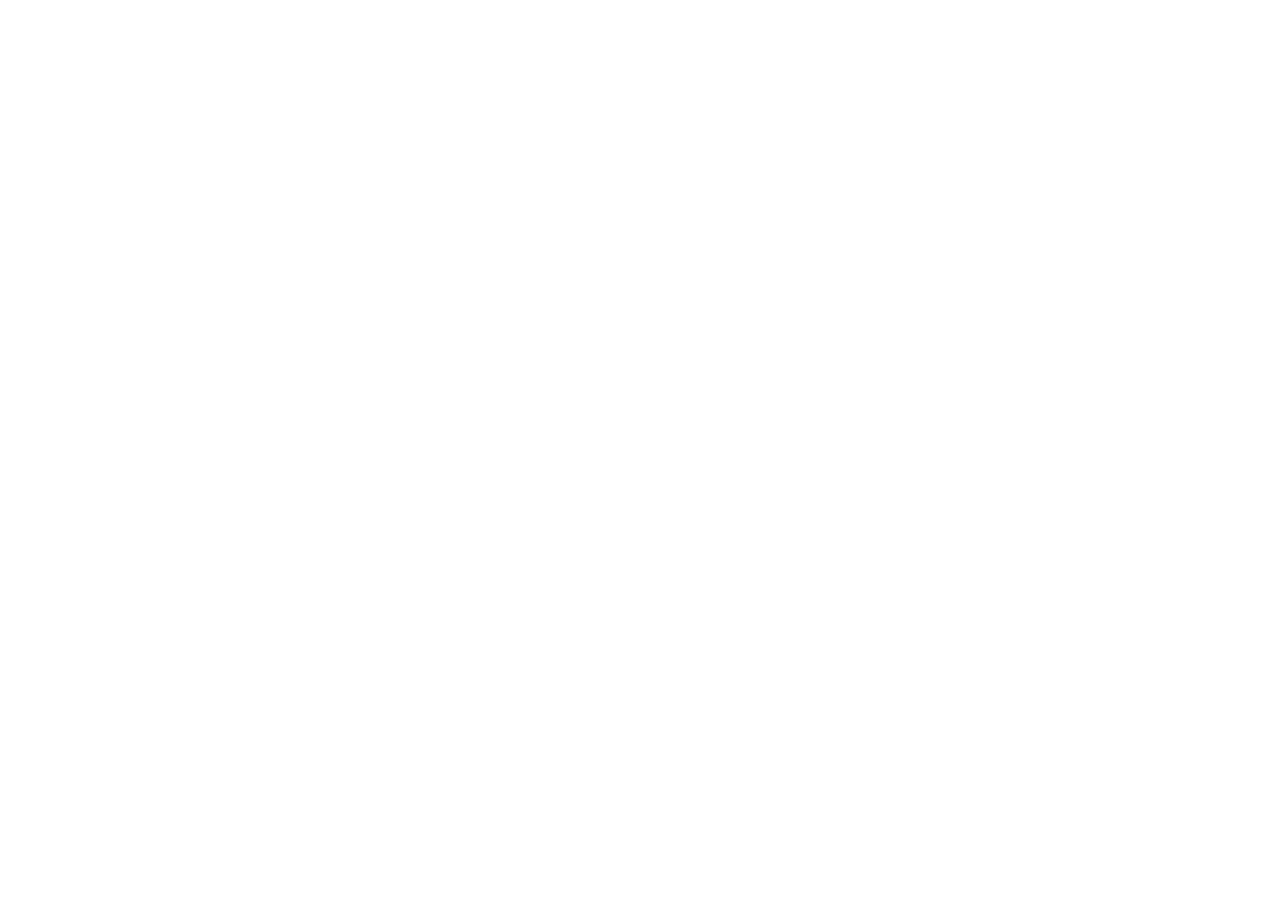
==== about.html @ 84018866 "Add 2-about-page assets" ====
<!DOCTYPE html>
<html lang="en">
    <head>
        <meta charset="UTF-8" />
        <meta name="viewport" content="width=device-width, initial-scale=1.0" />
        <title>Document</title>
    </head>
    <body></body>
</html>
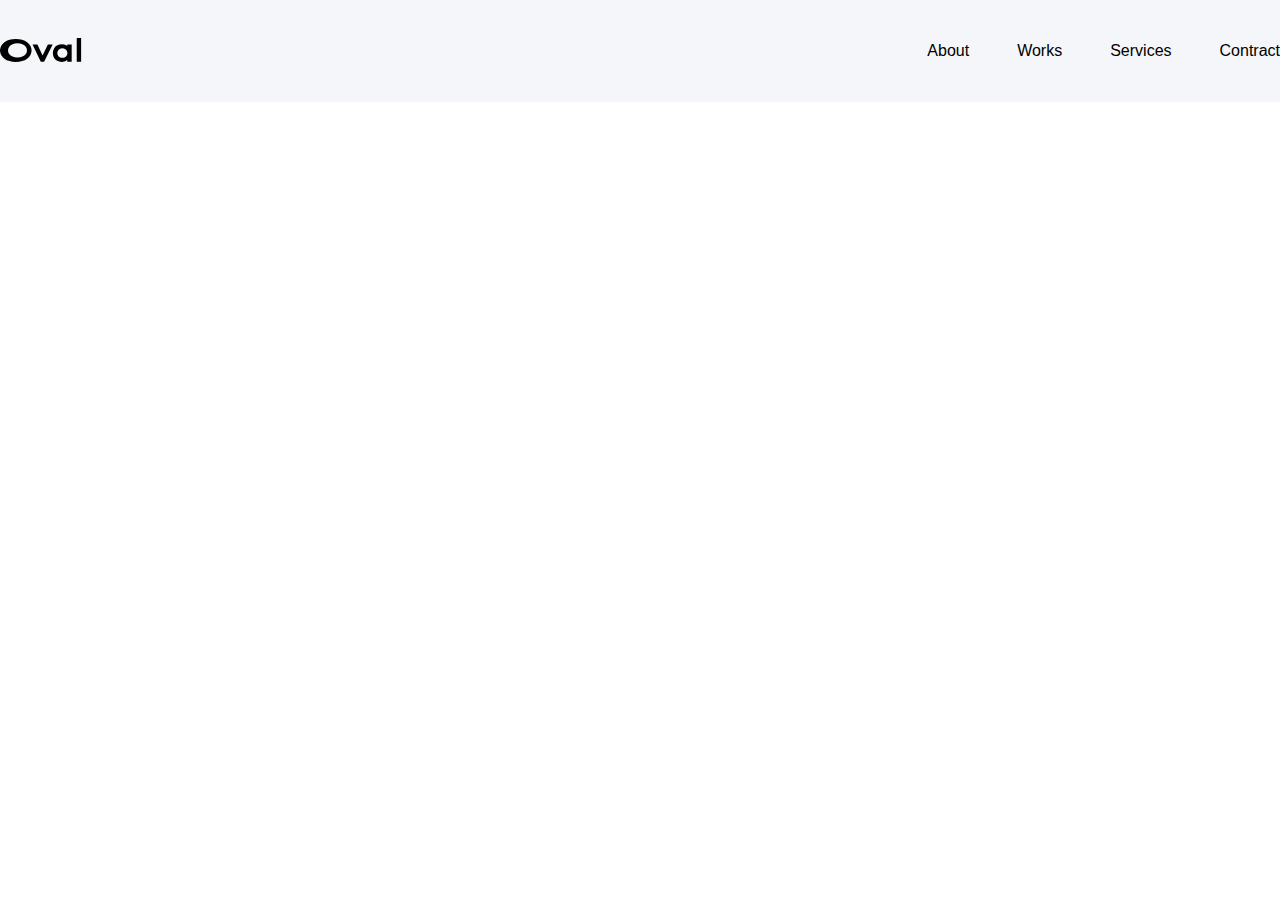
==== commit 3b5d9306: "Finish 2-about-page nav-section" ====
--- a/about.html
+++ b/about.html
@@ -3,7 +3,34 @@
     <head>
         <meta charset="UTF-8" />
         <meta name="viewport" content="width=device-width, initial-scale=1.0" />
-        <title>Document</title>
+        <title>About page</title>
+
+        <!-- ________CSS LINKS_________ -->
+
+        <link rel="stylesheet" href="./2-about-page/css/nav-section.css" />
+        <link rel="stylesheet" href="./2-about-page/css/style.css" />
+        <link
+            rel="stylesheet"
+            href="./2-about-page/css/reusable-components.css"
+        />
     </head>
-    <body></body>
+    <body>
+        <div class="main-page">
+            <div class="nav-section nav_maxWith">
+                <div class="nav-icon-box">
+                    <img src="./1-homePage/assets/Oval.svg" alt="Oval img" />
+                </div>
+                <div class="nav-links-box">
+                    <ul>
+                        <li>
+                            <a href="./about.html">About</a>
+                        </li>
+                        <li><a href="">Works</a></li>
+                        <li><a href="">Services</a></li>
+                        <li><a href="">Contract</a></li>
+                    </ul>
+                </div>
+            </div>
+        </div>
+    </body>
 </html>
--- a/2-about-page/css/nav-section.css
+++ b/2-about-page/css/nav-section.css
@@ -0,0 +1,25 @@
+/* *********************** */
+/* NAV  SECTION*/
+/* *********************** */
+.nav-section {
+    display: flex;
+    justify-content: space-between;
+    padding: 3.8rem 0;
+    background-color: #f5f6f9;
+}
+.nav-icon-box {
+    display: block;
+}
+.nav-links-box {
+    display: flex;
+    align-items: center;
+}
+.nav-links-box ul {
+    display: flex;
+    gap: 4.8rem;
+}
+.nav-links-box ul li {
+    font-size: 1.6rem;
+    font-weight: 400;
+    color: #000000;
+}
--- a/2-about-page/css/style.css
+++ b/2-about-page/css/style.css
@@ -0,0 +1,30 @@
+* {
+    margin: 0;
+    padding: 0;
+    box-sizing: border-box;
+    font-family: "Inter", sans-serif;
+}
+html {
+    /* font-size: 10px; */
+    font-size: 62.5%;
+}
+body {
+    font-family: "Inter", sans-serif;
+    line-height: 1;
+    font-weight: 400;
+    color: #3b3a40;
+}
+
+ul,
+ol {
+    list-style: none;
+    padding: 0;
+    margin: 0;
+}
+a {
+    text-decoration: none;
+    color: inherit; /* Inherits color from parent element */
+}
+.main-page {
+    background-color: #f5f6f9;
+}
--- a/2-about-page/css/reusable-components.css
+++ b/2-about-page/css/reusable-components.css
@@ -0,0 +1,12 @@
+/* *********************** */
+/* REUSABLE  COMPONENTS*/
+/* *********************** */
+
+.nav_maxWith {
+    max-width: 134rem;
+    margin: 0 auto;
+}
+.main_maxWith {
+    max-width: 124rem;
+    margin: 0 auto;
+}
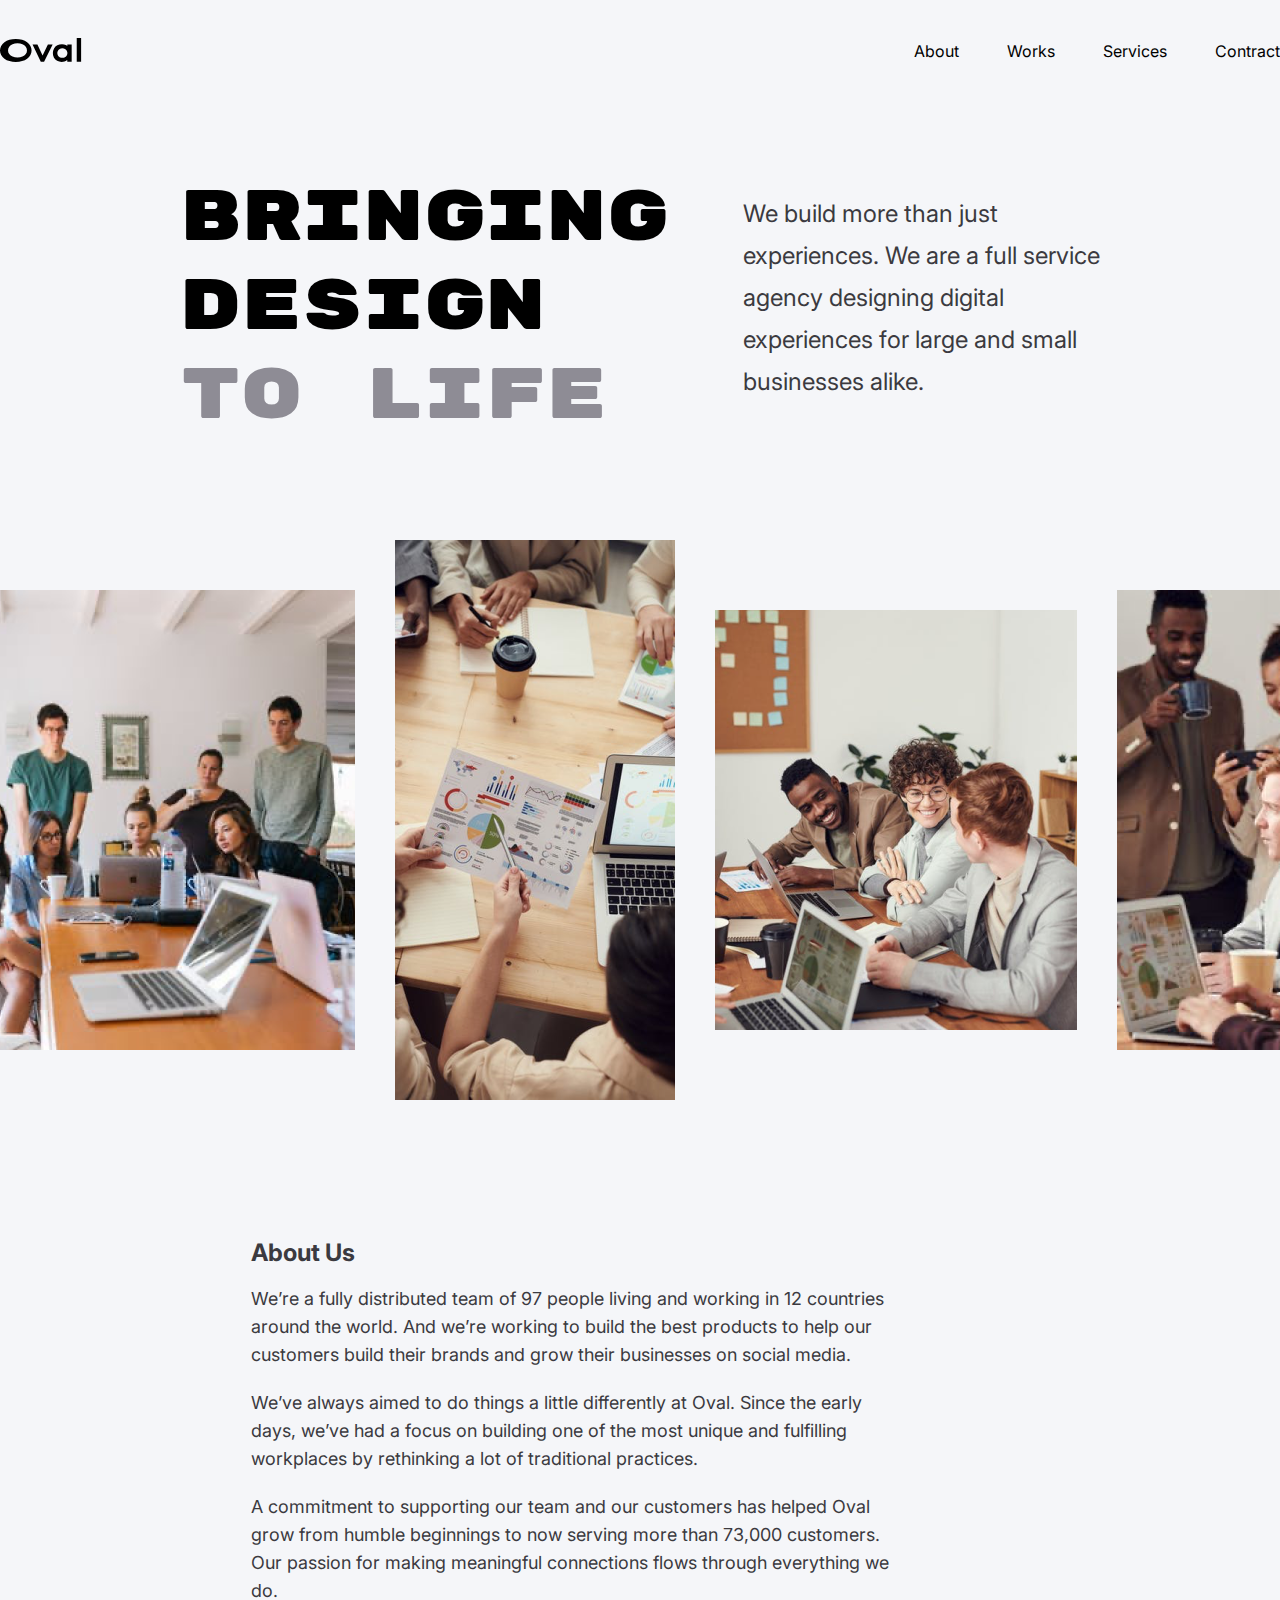
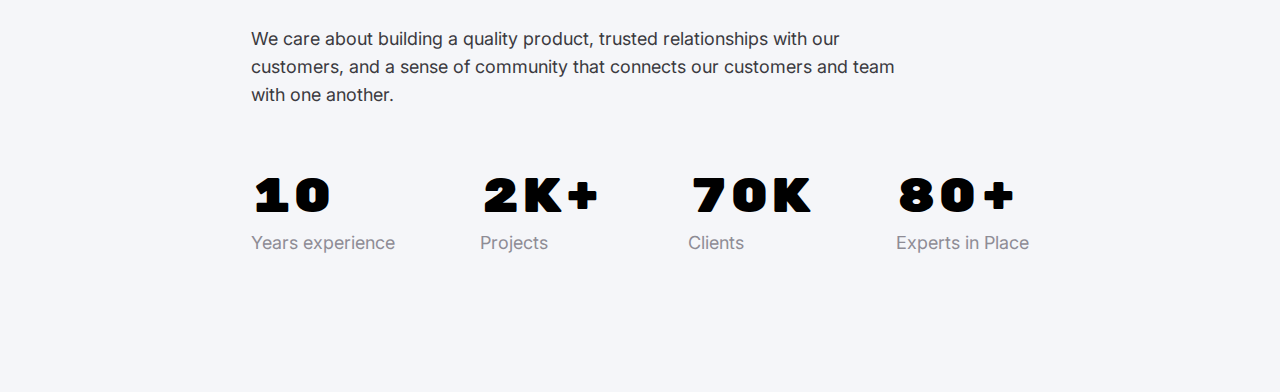
==== commit 2aabd38c: "Finish 2-about-page hero-section and aboutUs-section" ====
--- a/about.html
+++ b/about.html
@@ -3,6 +3,20 @@
     <head>
         <meta charset="UTF-8" />
         <meta name="viewport" content="width=device-width, initial-scale=1.0" />
+
+        <link rel="preconnect" href="https://fonts.googleapis.com" />
+        <link rel="preconnect" href="https://fonts.gstatic.com" crossorigin />
+        <link
+            href="https://fonts.googleapis.com/css2?family=Rubik+Mono+One&display=swap"
+            rel="stylesheet"
+        />
+        <link rel="preconnect" href="https://fonts.googleapis.com" />
+        <link rel="preconnect" href="https://fonts.gstatic.com" crossorigin />
+        <link
+            href="https://fonts.googleapis.com/css2?family=Inter:ital,opsz,wght@0,14..32,100..900;1,14..32,100..900&family=Rubik+Mono+One&display=swap"
+            rel="stylesheet"
+        />
+
         <title>About page</title>
 
         <!-- ________CSS LINKS_________ -->
@@ -13,22 +27,132 @@
             rel="stylesheet"
             href="./2-about-page/css/reusable-components.css"
         />
+        <link rel="stylesheet" href="./2-about-page/css/hero-section.css" />
+        <link rel="stylesheet" href="./2-about-page/css/aboutUs-section.css" />
     </head>
     <body>
         <div class="main-page">
-            <div class="nav-section nav_maxWith">
-                <div class="nav-icon-box">
-                    <img src="./1-homePage/assets/Oval.svg" alt="Oval img" />
+            <div class="nav-section">
+                <div class="nav-main-container nav_maxWith">
+                    <div class="nav-icon-box">
+                        <img
+                            src="./1-homePage/assets/Oval.svg"
+                            alt="Oval img"
+                        />
+                    </div>
+                    <div class="nav-links-box">
+                        <ul>
+                            <li>
+                                <a href="./about.html">About</a>
+                            </li>
+                            <li><a href="">Works</a></li>
+                            <li><a href="">Services</a></li>
+                            <li><a href="">Contract</a></li>
+                        </ul>
+                    </div>
                 </div>
-                <div class="nav-links-box">
-                    <ul>
-                        <li>
-                            <a href="./about.html">About</a>
-                        </li>
-                        <li><a href="">Works</a></li>
-                        <li><a href="">Services</a></li>
-                        <li><a href="">Contract</a></li>
-                    </ul>
+            </div>
+            <div class="hero-section">
+                <div class="hero-main-container main_maxWith">
+                    <div class="hero-text-box">
+                        <div class="hero-text-leftBox">
+                            <h1 class="hero-text-left-in">
+                                Bringing <br />
+                                Design <br />
+                                <span>to life</span>
+                            </h1>
+                        </div>
+                        <div class="hero-text-rightBox">
+                            <p class="hero-text-right-in">
+                                We build more than just <br />experiences. We
+                                are a full service <br />
+                                agency designing digital <br />
+                                experiences for large and small <br />
+                                businesses alike.
+                            </p>
+                        </div>
+                    </div>
+                    <div class="hero-imgs-boxs">
+                        <div class="hero-imgs-box1">
+                            <img
+                                class="about-hero-img1"
+                                src="./2-about-page/assets/hero-imgs/Image1.png"
+                                alt=""
+                            />
+                        </div>
+                        <div class="hero-imgs-box2">
+                            <img
+                                class="about-hero-img2"
+                                src="./2-about-page/assets/hero-imgs/Image@2x.png"
+                                alt=""
+                            />
+                        </div>
+                        <div class="hero-imgs-box3">
+                            <img
+                                class="about-hero-img2s"
+                                src="./2-about-page/assets/hero-imgs/Image3.png"
+                                alt=""
+                            />
+                        </div>
+                        <div class="hero-imgs-box4">
+                            <img
+                                src="./2-about-page/assets/hero-imgs/Image4.png"
+                                alt=""
+                            />
+                        </div>
+                    </div>
+                </div>
+            </div>
+            <div class="aboutUs-section">
+                <div class="aboutUs-main-container main_maxWith">
+                    <div class="aboutUs-texts-box">
+                        <h5 class="aboutUs-texts-box-in">About Us</h5>
+                        <p>
+                            We’re a fully distributed team of 97 people living
+                            and working in 12 countries around the world. And
+                            we’re working to build the best products to help our
+                            customers build their brands and grow their
+                            businesses on social media.
+                        </p>
+                        <p>
+                            We’ve always aimed to do things a little differently
+                            at Oval. Since the early days, we’ve had a focus on
+                            building one of the most unique and fulfilling
+                            workplaces by rethinking a lot of traditional
+                            practices.
+                        </p>
+                        <p>
+                            A commitment to supporting our team and our
+                            customers has helped Oval grow from humble
+                            beginnings to now serving more than 73,000
+                            customers. Our passion for making meaningful
+                            connections flows through everything we do.
+                        </p>
+                        <p>
+                            We care about building a quality product, trusted
+                            relationships with our customers, and a sense of
+                            community that connects our customers and team with
+                            one another.
+                        </p>
+                    </div>
+                    <div class="aboutUs-footer-boxs">
+                        <div class="aboutUs-footer-box">
+                            <h2 class="">10</h2>
+                            <p>Years experience</p>
+                        </div>
+                        <div class="aboutUs-footer-box">
+                            <h2 class="">2K+</h2>
+                            <p>Projects</p>
+                        </div>
+                        <div class="aboutUs-footer-box">
+                            <h2 class="">70K</h2>
+                            <p>Clients</p>
+                        </div>
+                        <div class="aboutUs-footer-box">
+                            <h2 class="">80+</h2>
+                            <p>Experts in Place</p>
+                        </div>
+                    </div>
                 </div>
             </div>
         </div>
--- a/2-about-page/css/nav-section.css
+++ b/2-about-page/css/nav-section.css
@@ -2,6 +2,9 @@
 /* NAV  SECTION*/
 /* *********************** */
 .nav-section {
+    background-color: #f5f6f9;
+}
+.nav-main-container {
     display: flex;
     justify-content: space-between;
     padding: 3.8rem 0;
--- a/2-about-page/css/style.css
+++ b/2-about-page/css/style.css
@@ -25,6 +25,6 @@
     text-decoration: none;
     color: inherit; /* Inherits color from parent element */
 }
-.main-page {
+/* .main-page {
     background-color: #f5f6f9;
-}
+} */
--- a/2-about-page/css/hero-section.css
+++ b/2-about-page/css/hero-section.css
@@ -0,0 +1,64 @@
+/* *********************** */
+/* HERO SECTION*/
+/* *********************** */
+.hero-section {
+    background-color: #f5f6f9;
+}
+.hero-main-container {
+    display: flex;
+    flex-direction: column;
+    /* justify-content: center; */
+    align-items: center;
+    gap: 10rem;
+    padding-top: 7.2rem;
+}
+.hero-text-box {
+    display: flex;
+    gap: 7.5rem;
+}
+
+.hero-text-left-in {
+    font-size: 7.2rem;
+    font-weight: 400;
+    font-family: "Rubik Mono One";
+    line-height: 8.9rem;
+    color: #000000;
+}
+.hero-text-left-in span {
+    font-size: 7.2rem;
+    font-weight: 400;
+    font-family: "Rubik Mono One";
+    line-height: 8.9rem;
+    color: #8e8c95;
+}
+.hero-text-right-in {
+    margin-top: 2rem;
+    font-size: 2.4rem;
+    font-weight: 400;
+    line-height: 4.2rem;
+}
+.hero-imgs-boxs {
+    display: flex;
+    align-items: center;
+    gap: 4rem;
+}
+
+/* .hero-imgs-box1 {
+    width: 30%;
+}
+.hero-imgs-box2 {
+    width: 20%;
+}
+.hero-imgs-box3 {
+    width: 30%;
+}
+.hero-imgs-box1 {
+    width: 15%;
+} */
+/* .about-hero-img1 {
+    width: 36rem;
+    height: 46rem;
+} */
+.about-hero-img2 {
+    height: 56rem;
+}
--- a/2-about-page/css/aboutUs-section.css
+++ b/2-about-page/css/aboutUs-section.css
@@ -0,0 +1,51 @@
+/* *********************** */
+/* ABOUT US SECTION*/
+/* *********************** */
+.aboutUs-section {
+    background-color: #f5f6f9;
+    padding: 14rem 0;
+    display: flex;
+    align-items: center;
+}
+.aboutUs-main-container {
+    width: 77.9rem;
+}
+.aboutUs-texts-box {
+    padding-right: 12.7rem;
+    margin-bottom: 6.4rem;
+}
+.aboutUs-texts-box-in {
+    font-size: 2.4rem;
+    font-weight: 700;
+    color: #3b3a40;
+    margin-bottom: 2rem;
+}
+.aboutUs-texts-box p {
+    font-size: 1.8rem;
+    font-weight: 400;
+    line-height: 2.8rem;
+    margin-bottom: 2rem;
+}
+.aboutUs-texts-box :last-child {
+    margin-bottom: 0;
+}
+.aboutUs-footer-boxs {
+    display: flex;
+    justify-content: space-between;
+}
+.aboutUs-footer-box {
+    display: flex;
+    flex-direction: column;
+    gap: 1.3rem;
+}
+.aboutUs-footer-boxs h2 {
+    font-weight: 400;
+    font-size: 4.8rem;
+    font-family: "Rubik Mono One";
+    color: #000000;
+}
+.aboutUs-footer-boxs {
+    font-size: 1.8rem;
+    font-weight: 400;
+    color: #8e8c95;
+}
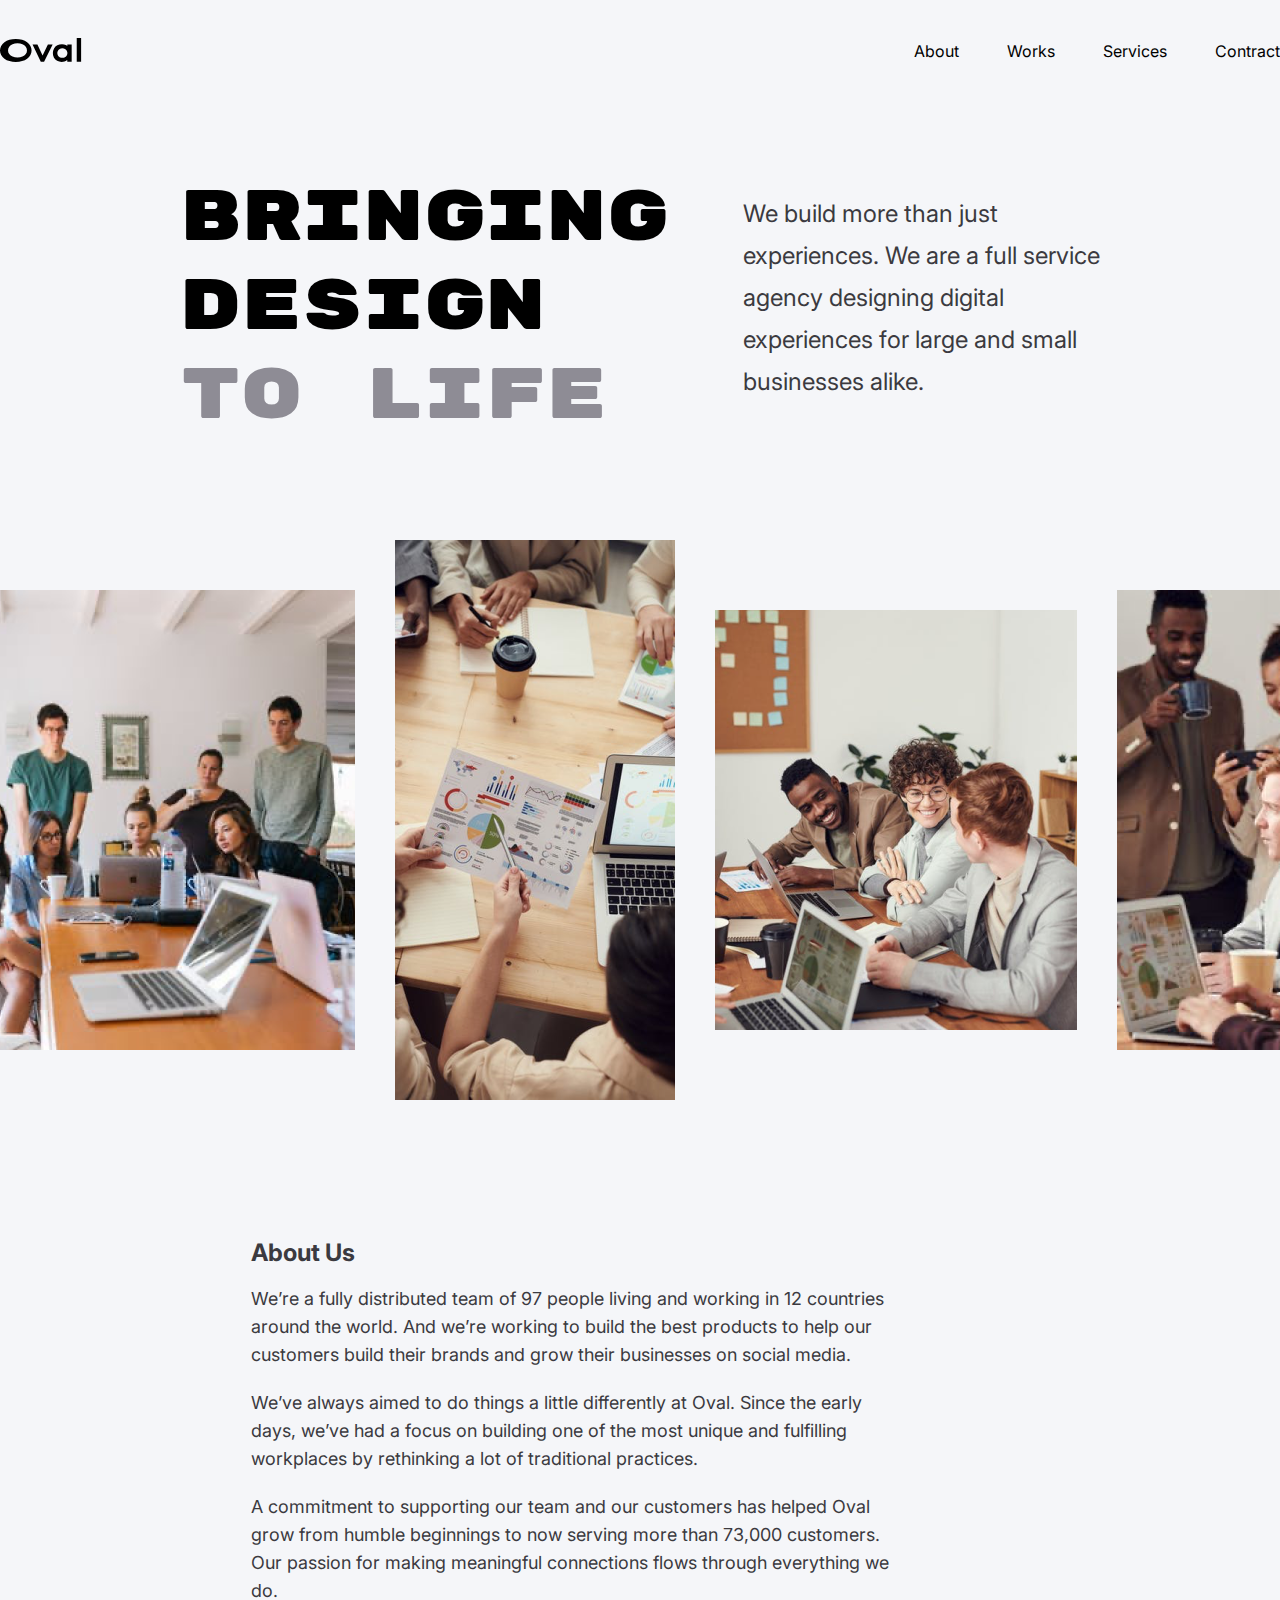
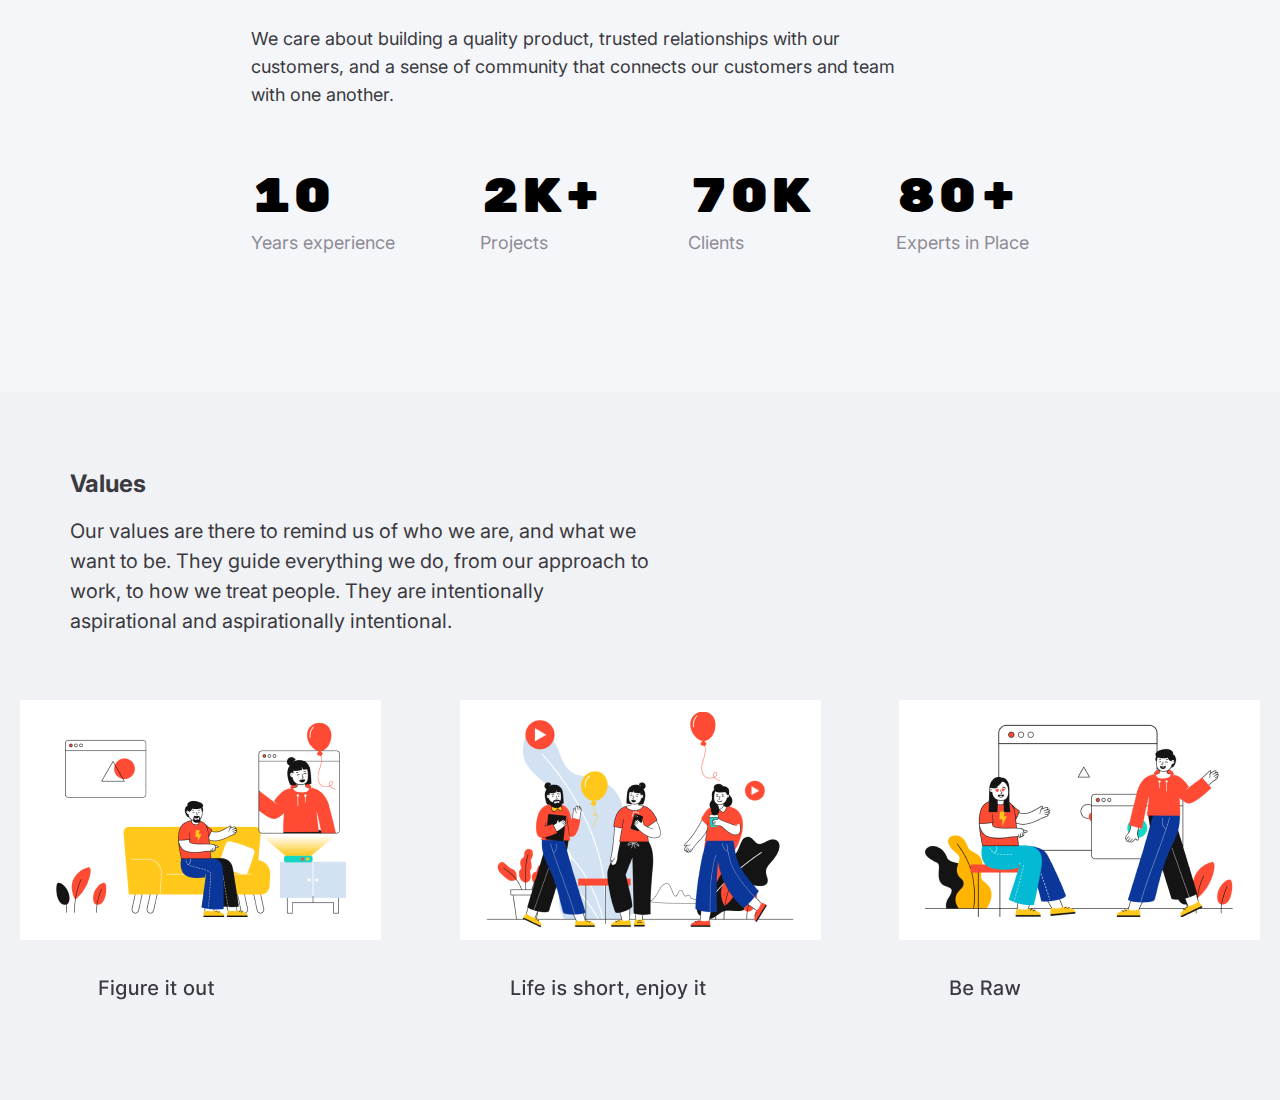
==== commit 100dd71b: "Finish 2-about-page values section" ====
--- a/about.html
+++ b/about.html
@@ -29,6 +29,7 @@
         />
         <link rel="stylesheet" href="./2-about-page/css/hero-section.css" />
         <link rel="stylesheet" href="./2-about-page/css/aboutUs-section.css" />
+        <link rel="stylesheet" href="./2-about-page/css/values-section.css" />
     </head>
     <body>
         <div class="main-page">
@@ -155,6 +156,34 @@
                     </div>
                 </div>
             </div>
+            <div class="values-section">
+                <div class="values-main-container main_maxWith">
+                    <div class="values-text-box">
+                        <h4>Values</h4>
+                        <p>
+                            Our values are there to remind us of who we are, and
+                            what we want to be. They guide everything we do,
+                            from our approach to work, to how we treat people.
+                            They are intentionally aspirational and
+                            aspirationally intentional.
+                        </p>
+                    </div>
+                    <div class="values-imgs-boxs">
+                        <img
+                            src="./2-about-page/assets/values-imgs/Item1.png"
+                            alt=""
+                        />
+                        <img
+                            src="./2-about-page/assets/values-imgs/Item2.png"
+                            alt=""
+                        />
+                        <img
+                            src="./2-about-page/assets/values-imgs/Item3.png"
+                            alt=""
+                        />
+                    </div>
+                </div>
+            </div>
         </div>
     </body>
 </html>
--- a/2-about-page/css/values-section.css
+++ b/2-about-page/css/values-section.css
@@ -0,0 +1,32 @@
+/* *********************** */
+/* VALUES SECTION*/
+/* *********************** */
+.values-section {
+    background-color: #f1f2f5;
+}
+.values-main-container {
+    padding: 8rem 0 10rem;
+    display: flex;
+    flex-direction: column;
+    gap: 6.4rem;
+}
+.values-text-box {
+    width: 58.5rem;
+    margin-left: 5rem;
+
+    font-size: 2.4rem;
+    font-weight: 700;
+}
+.values-text-box h4 {
+    margin-bottom: 2rem;
+}
+.values-text-box p {
+    font-size: 2rem;
+    font-weight: 400;
+    line-height: 3rem;
+    color: #3b3a40;
+}
+.values-imgs-boxs {
+    display: flex;
+    justify-content: space-between;
+}
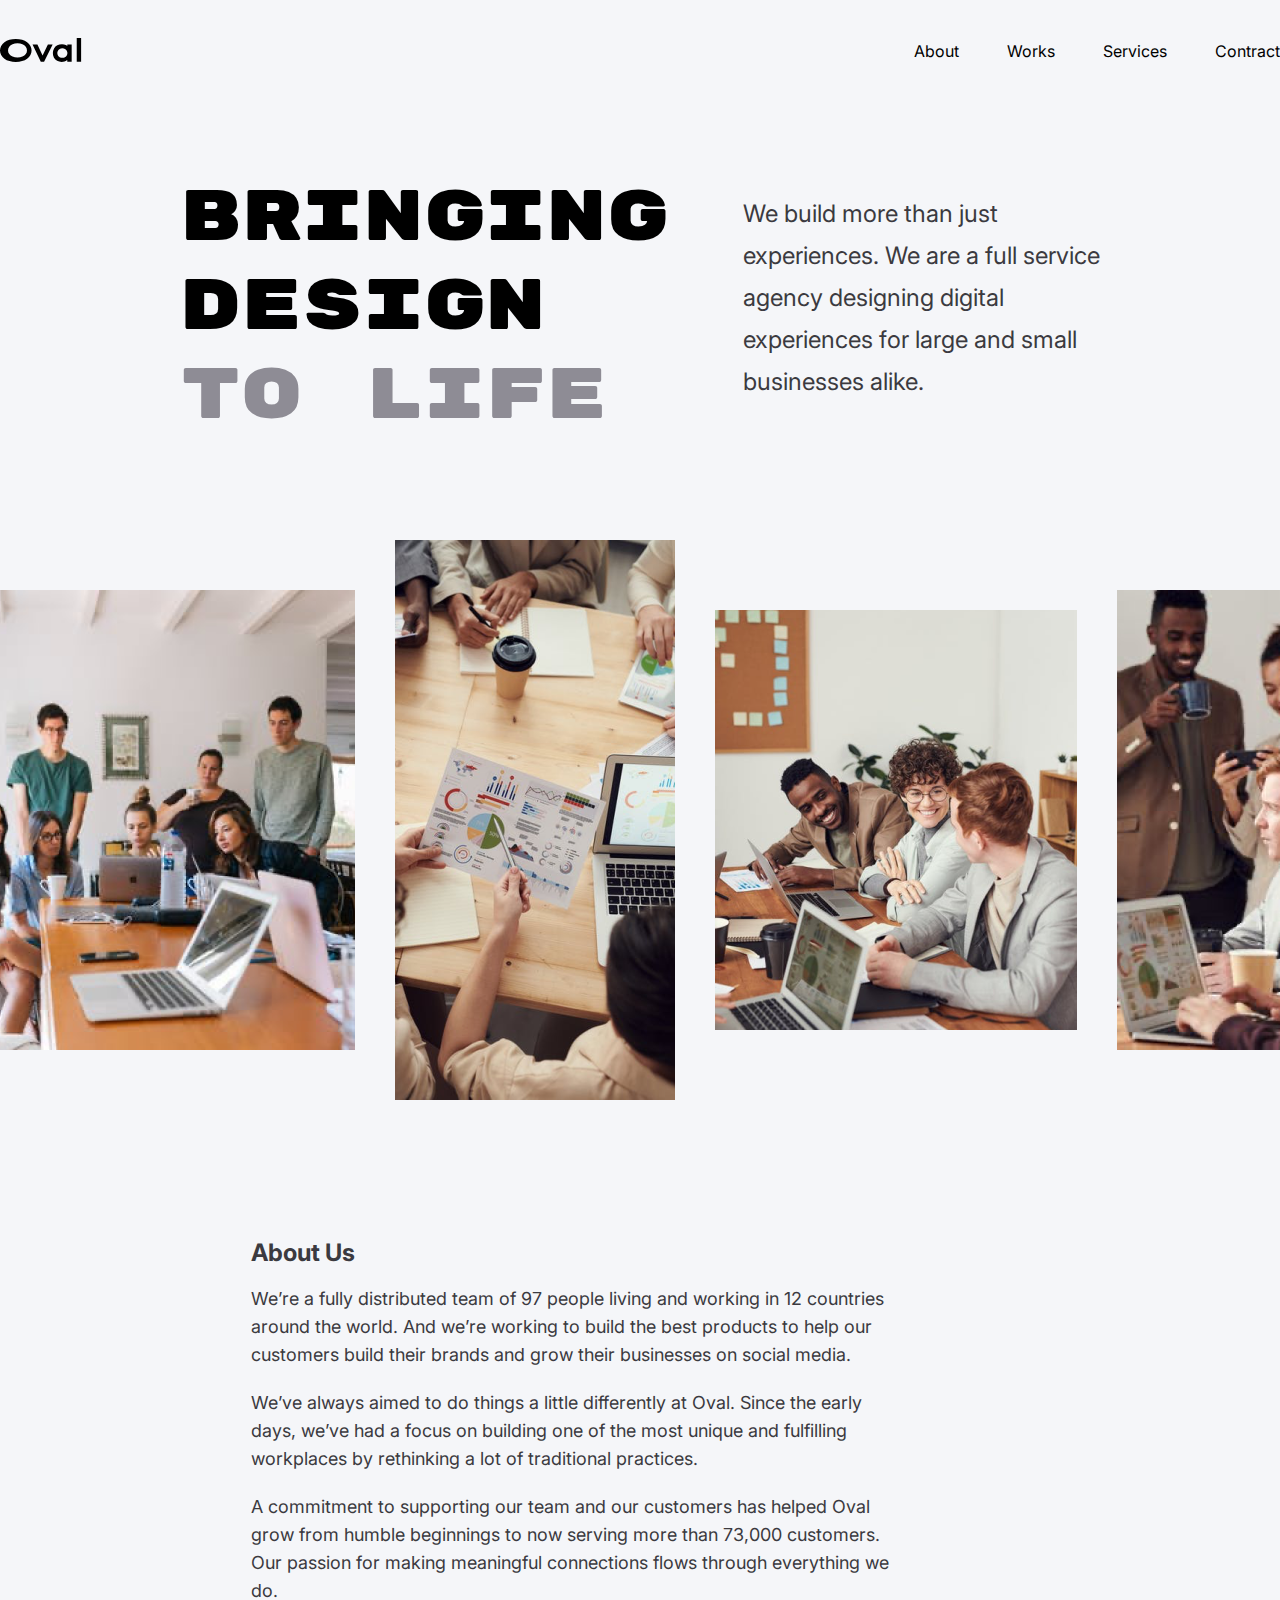
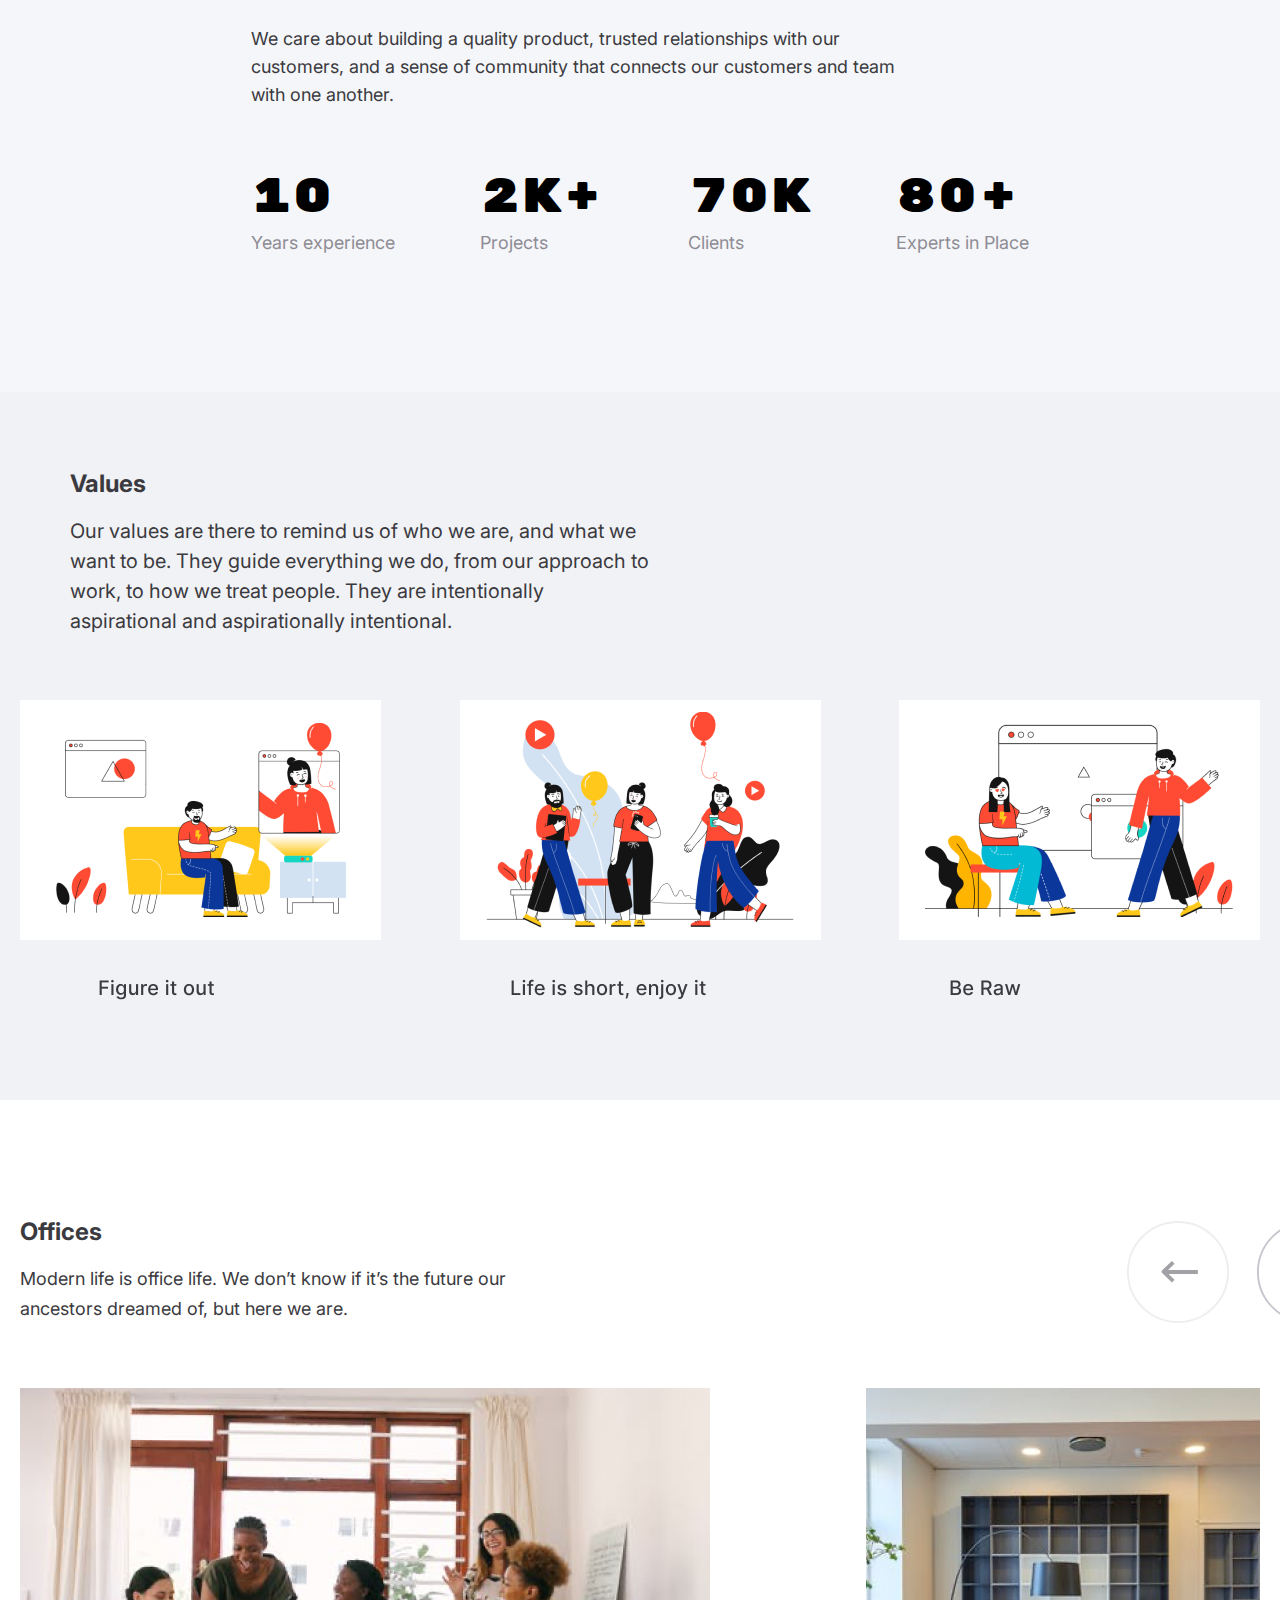
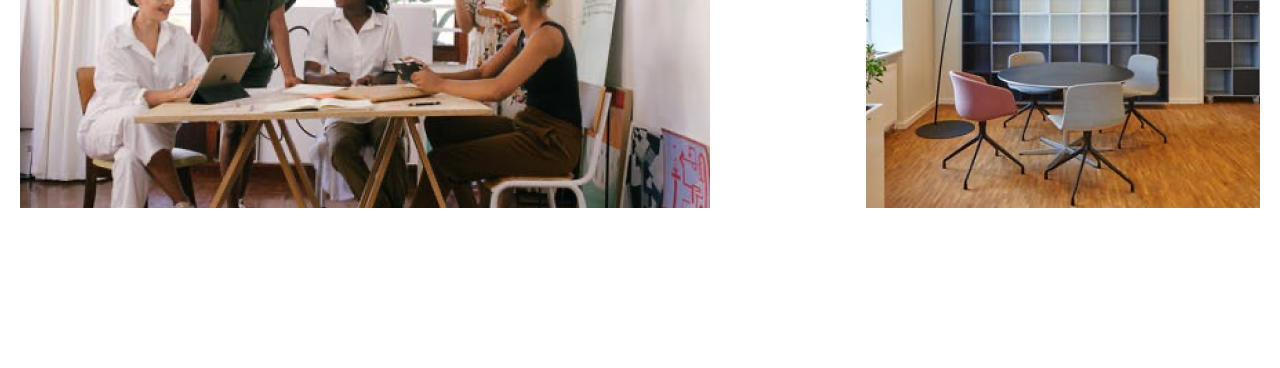
==== commit 35db0f68: "Finish 2-about-page offices section" ====
--- a/about.html
+++ b/about.html
@@ -30,6 +30,7 @@
         <link rel="stylesheet" href="./2-about-page/css/hero-section.css" />
         <link rel="stylesheet" href="./2-about-page/css/aboutUs-section.css" />
         <link rel="stylesheet" href="./2-about-page/css/values-section.css" />
+        <link rel="stylesheet" href="./2-about-page/css/offices-section.css" />
     </head>
     <body>
         <div class="main-page">
@@ -184,6 +185,40 @@
                     </div>
                 </div>
             </div>
+            <div class="offices-section">
+                <div class="offices-main-container main_maxWith">
+                    <div class="offices-header-container">
+                        <div class="offices-header-text-box">
+                            <h4>Offices</h4>
+                            <p>
+                                Modern life is office life. We don’t know if
+                                it’s the future our <br />
+                                ancestors dreamed of, but here we are.
+                            </p>
+                        </div>
+                        <div class="offices-header-arrow-box">
+                            <img
+                                src="./2-about-page/assets/offices-imgs/Icon.svg"
+                                alt=""
+                            />
+                            <img
+                                src="./2-about-page/assets/offices-imgs/Icon2.svg"
+                                alt=""
+                            />
+                        </div>
+                    </div>
+                    <div class="offices-body-container">
+                        <img
+                            src="./2-about-page/assets/offices-imgs/Image1.png"
+                            alt=""
+                        />
+                        <img
+                            src="./2-about-page/assets/offices-imgs/Image2.png"
+                            alt=""
+                        />
+                    </div>
+                </div>
+            </div>
         </div>
     </body>
 </html>
--- a/2-about-page/css/offices-section.css
+++ b/2-about-page/css/offices-section.css
@@ -0,0 +1,36 @@
+/* *********************** */
+/* OFFICES SECTION*/
+/* *********************** */
+.offices-section {
+    background-color: white;
+}
+.offices-main-container {
+    padding: 12rem 0 16rem;
+    display: flex;
+    flex-direction: column;
+    gap: 6.4rem;
+}
+.offices-header-container {
+    display: flex;
+    justify-content: space-between;
+}
+.offices-body-container {
+    display: flex;
+    justify-content: space-between;
+}
+.offices-header-text-box h4 {
+    margin-bottom: 2rem;
+
+    font-size: 2.4rem;
+    font-weight: 700;
+}
+.offices-header-text-box p {
+    font-size: 1.8rem;
+    font-weight: 400;
+    line-height: 3rem;
+}
+.offices-header-arrow-box {
+    display: flex;
+
+    gap: 2.6rem;
+}
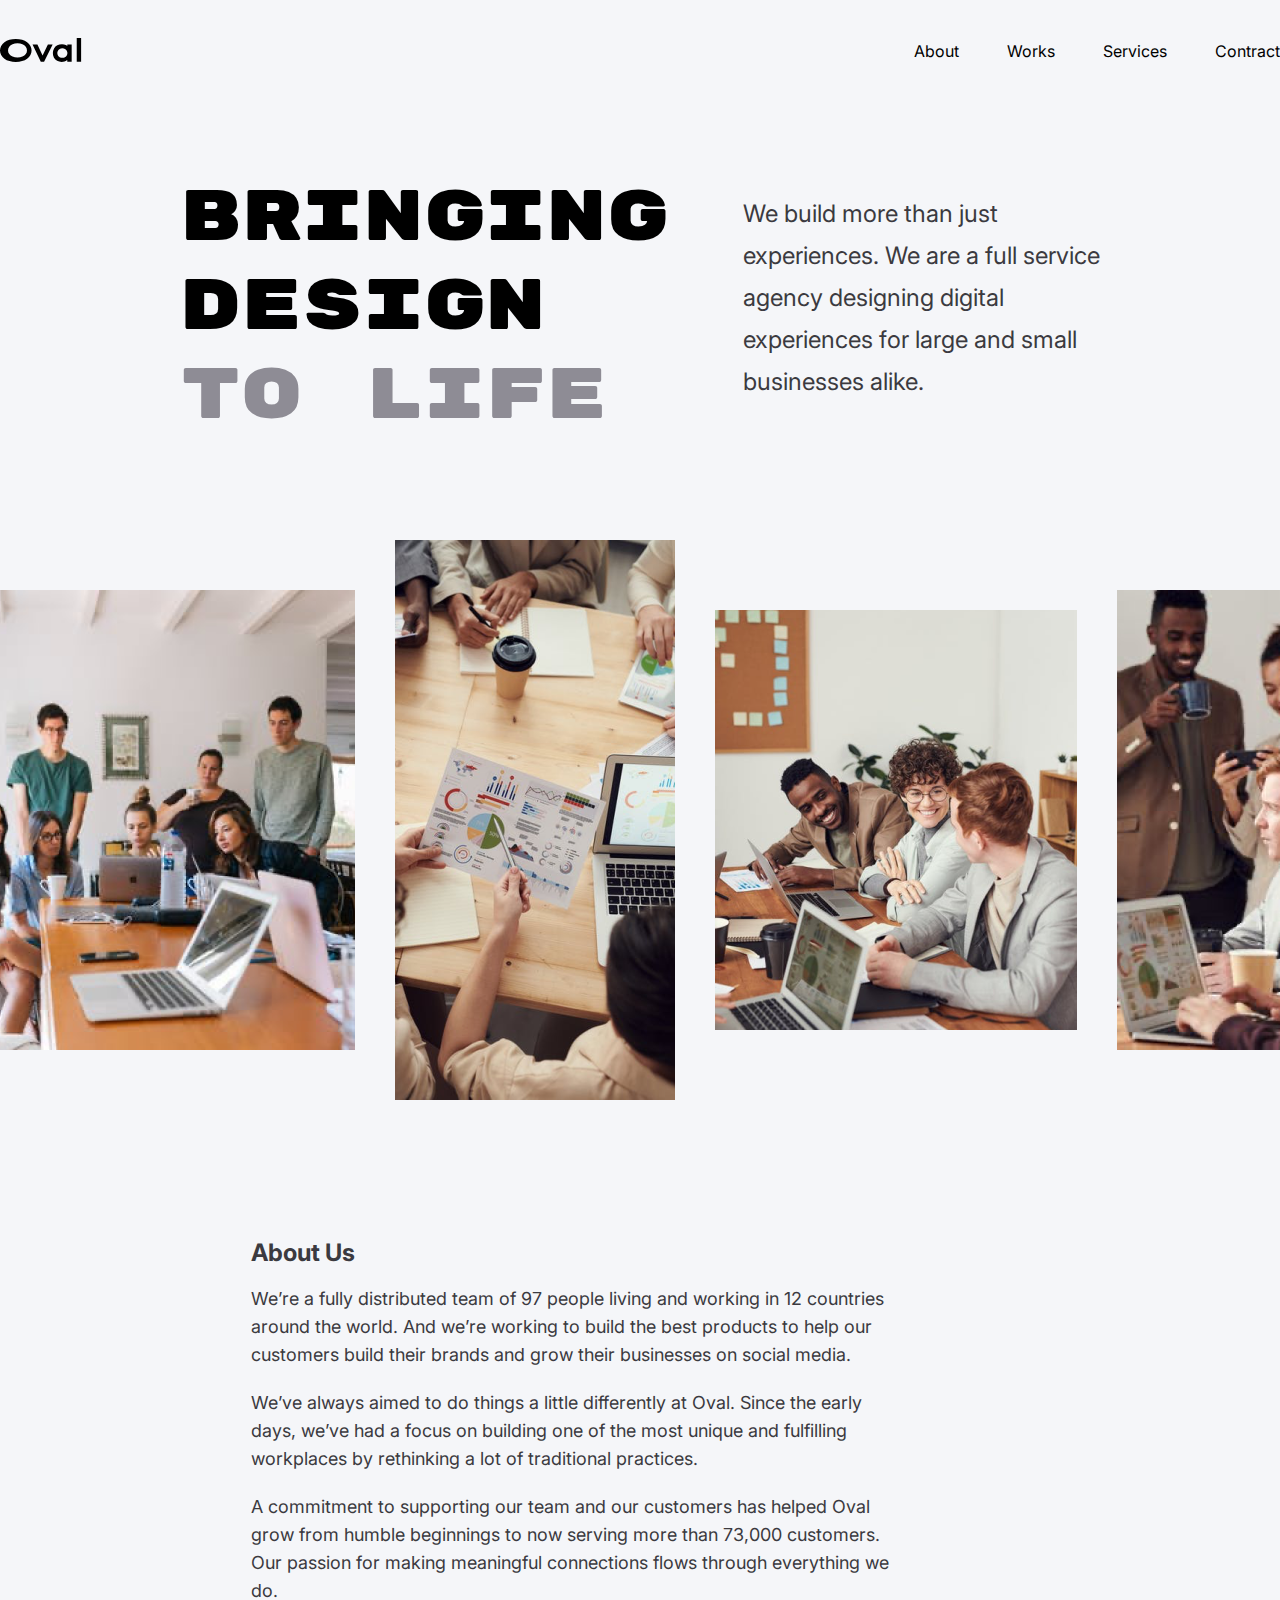
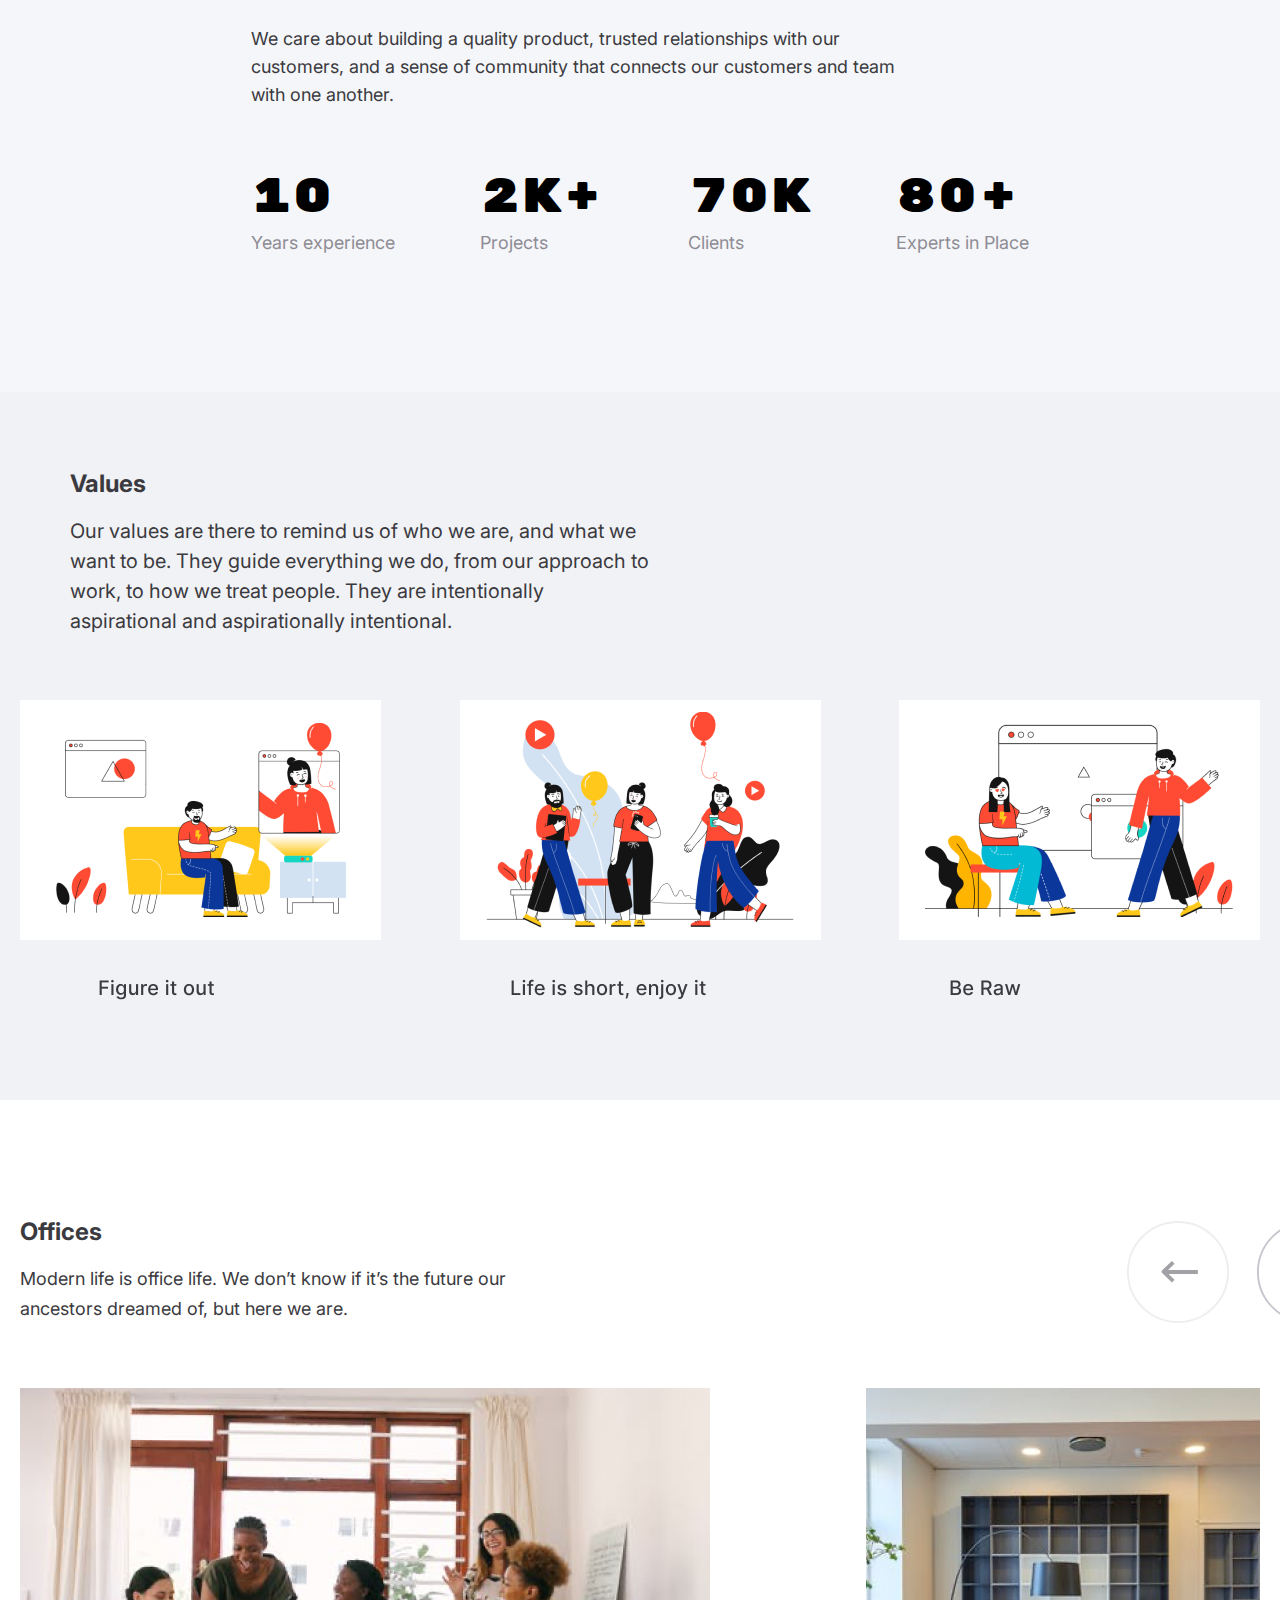
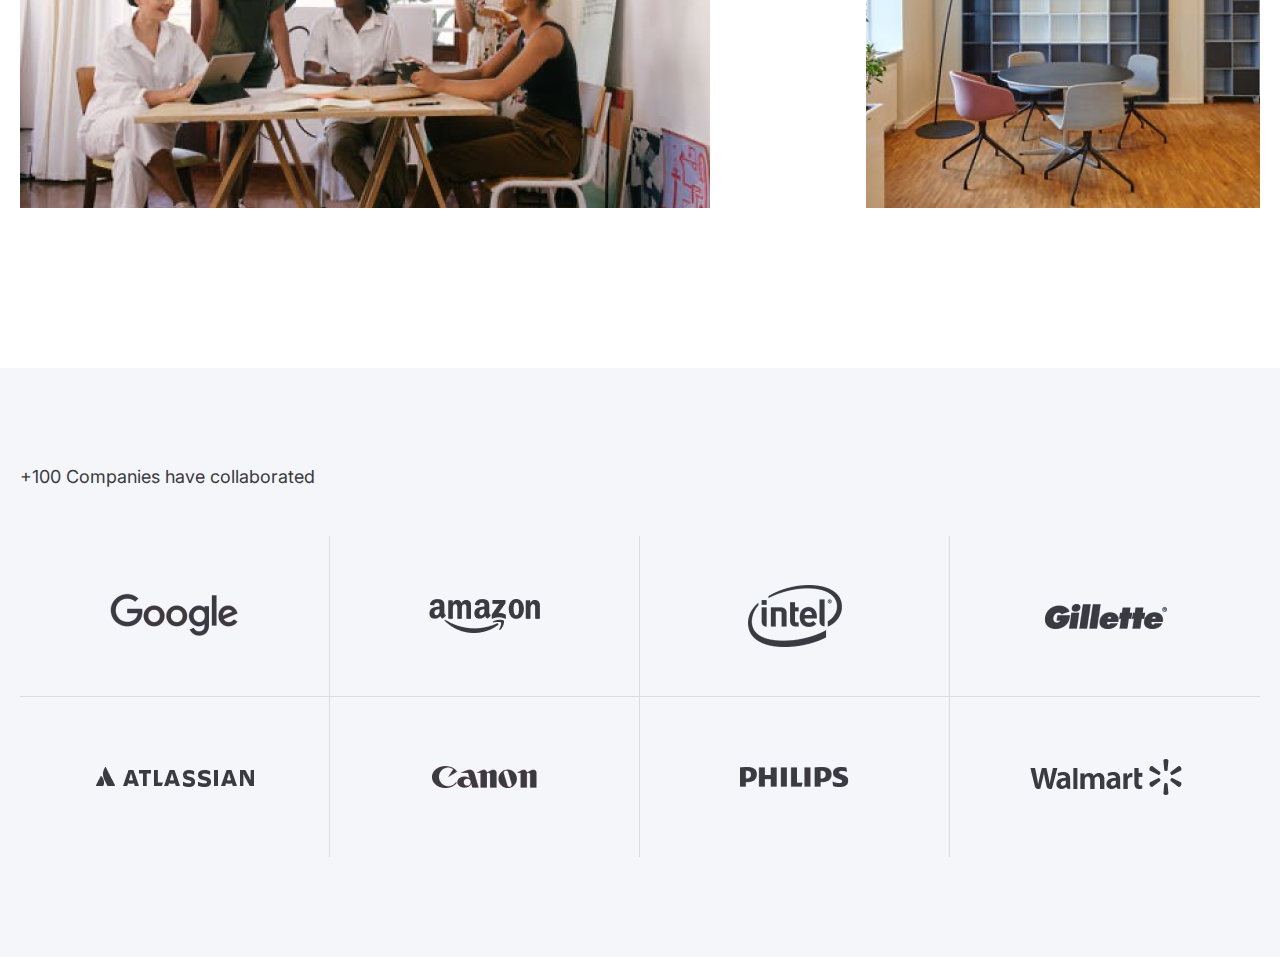
==== commit 6eaea3ee: "Finish 2-about-page clients section" ====
--- a/about.html
+++ b/about.html
@@ -31,6 +31,7 @@
         <link rel="stylesheet" href="./2-about-page/css/aboutUs-section.css" />
         <link rel="stylesheet" href="./2-about-page/css/values-section.css" />
         <link rel="stylesheet" href="./2-about-page/css/offices-section.css" />
+        <link rel="stylesheet" href="./2-about-page/css/clients-section.css" />
     </head>
     <body>
         <div class="main-page">
@@ -219,6 +220,69 @@
                     </div>
                 </div>
             </div>
+            <div class="clients-section">
+                <div class="clients-section-container main_maxWith">
+                    <p class="clients-section-text">
+                        +100 Companies have collaborated
+                    </p>
+                    <div class="clients-section-boxs">
+                        <div
+                            class="clients-section-box border-right border-bottom"
+                        >
+                            <img
+                                src="./1-homePage/assets/first-page/sponsors-img/Google.png"
+                                alt="Google img"
+                            />
+                        </div>
+                        <div
+                            class="clients-section-box border-right border-bottom"
+                        >
+                            <img
+                                src="./1-homePage/assets/first-page/sponsors-img/Amazon.png"
+                                alt="Google img"
+                            />
+                        </div>
+                        <div
+                            class="clients-section-box border-right border-bottom"
+                        >
+                            <img
+                                src="./1-homePage/assets/first-page/sponsors-img/Intel.png"
+                                alt="Google img"
+                            />
+                        </div>
+                        <div class="clients-section-box border-bottom">
+                            <img
+                                src="./1-homePage/assets/first-page/sponsors-img//Gillette.png"
+                                alt="Google img"
+                            />
+                        </div>
+                        <div class="clients-section-box border-right">
+                            <img
+                                src="./1-homePage/assets/first-page/sponsors-img//Atlassian.png"
+                                alt="Google img"
+                            />
+                        </div>
+                        <div class="clients-section-box border-right">
+                            <img
+                                src="./1-homePage/assets/first-page/sponsors-img//Canon.png"
+                                alt="Google img"
+                            />
+                        </div>
+                        <div class="clients-section-box border-right">
+                            <img
+                                src="./1-homePage/assets/first-page/sponsors-img//Philips.png"
+                                alt="Google img"
+                            />
+                        </div>
+                        <div class="clients-section-box">
+                            <img
+                                src="./1-homePage/assets/first-page/sponsors-img//Walmart.png"
+                                alt="Google img"
+                            />
+                        </div>
+                    </div>
+                </div>
+            </div>
         </div>
     </body>
 </html>
--- a/2-about-page/css/clients-section.css
+++ b/2-about-page/css/clients-section.css
@@ -0,0 +1,31 @@
+/* *********************** */
+/* CLIENTS SECTION*/
+/* *********************** */
+.clients-section {
+    background-color: #f5f6f9;
+}
+.clients-section-container {
+    padding: 10rem 0;
+}
+
+.clients-section-text {
+    font-size: 1.8rem;
+    font-weight: 400;
+    color: #3b3a40;
+    margin-bottom: 5rem;
+}
+.clients-section-boxs {
+    display: grid;
+    grid-template-columns: repeat(4, 1fr);
+}
+.clients-section-box {
+    display: flex;
+    justify-content: center;
+    align-items: center;
+}
+.border-right {
+    border-right: 1px solid rgb(220, 218, 218);
+}
+.border-bottom {
+    border-bottom: 1px solid rgb(220, 218, 218);
+}
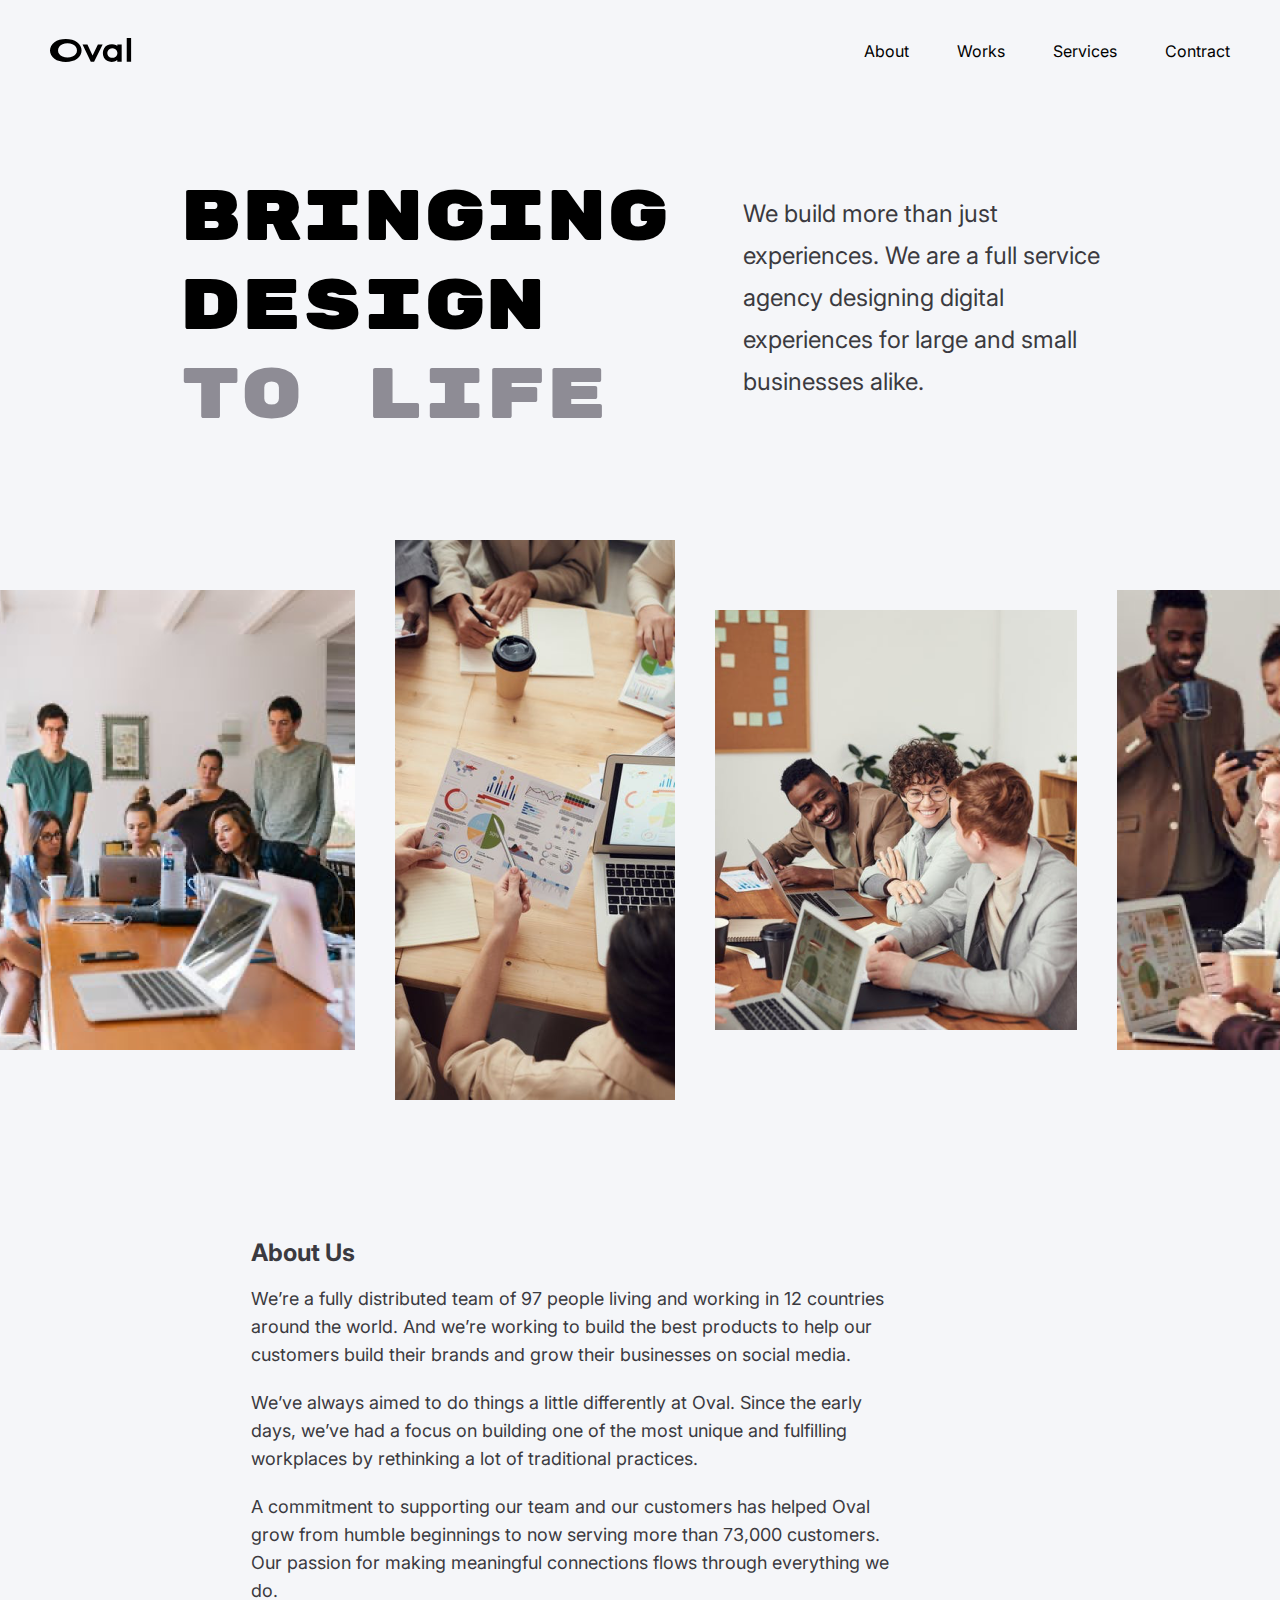
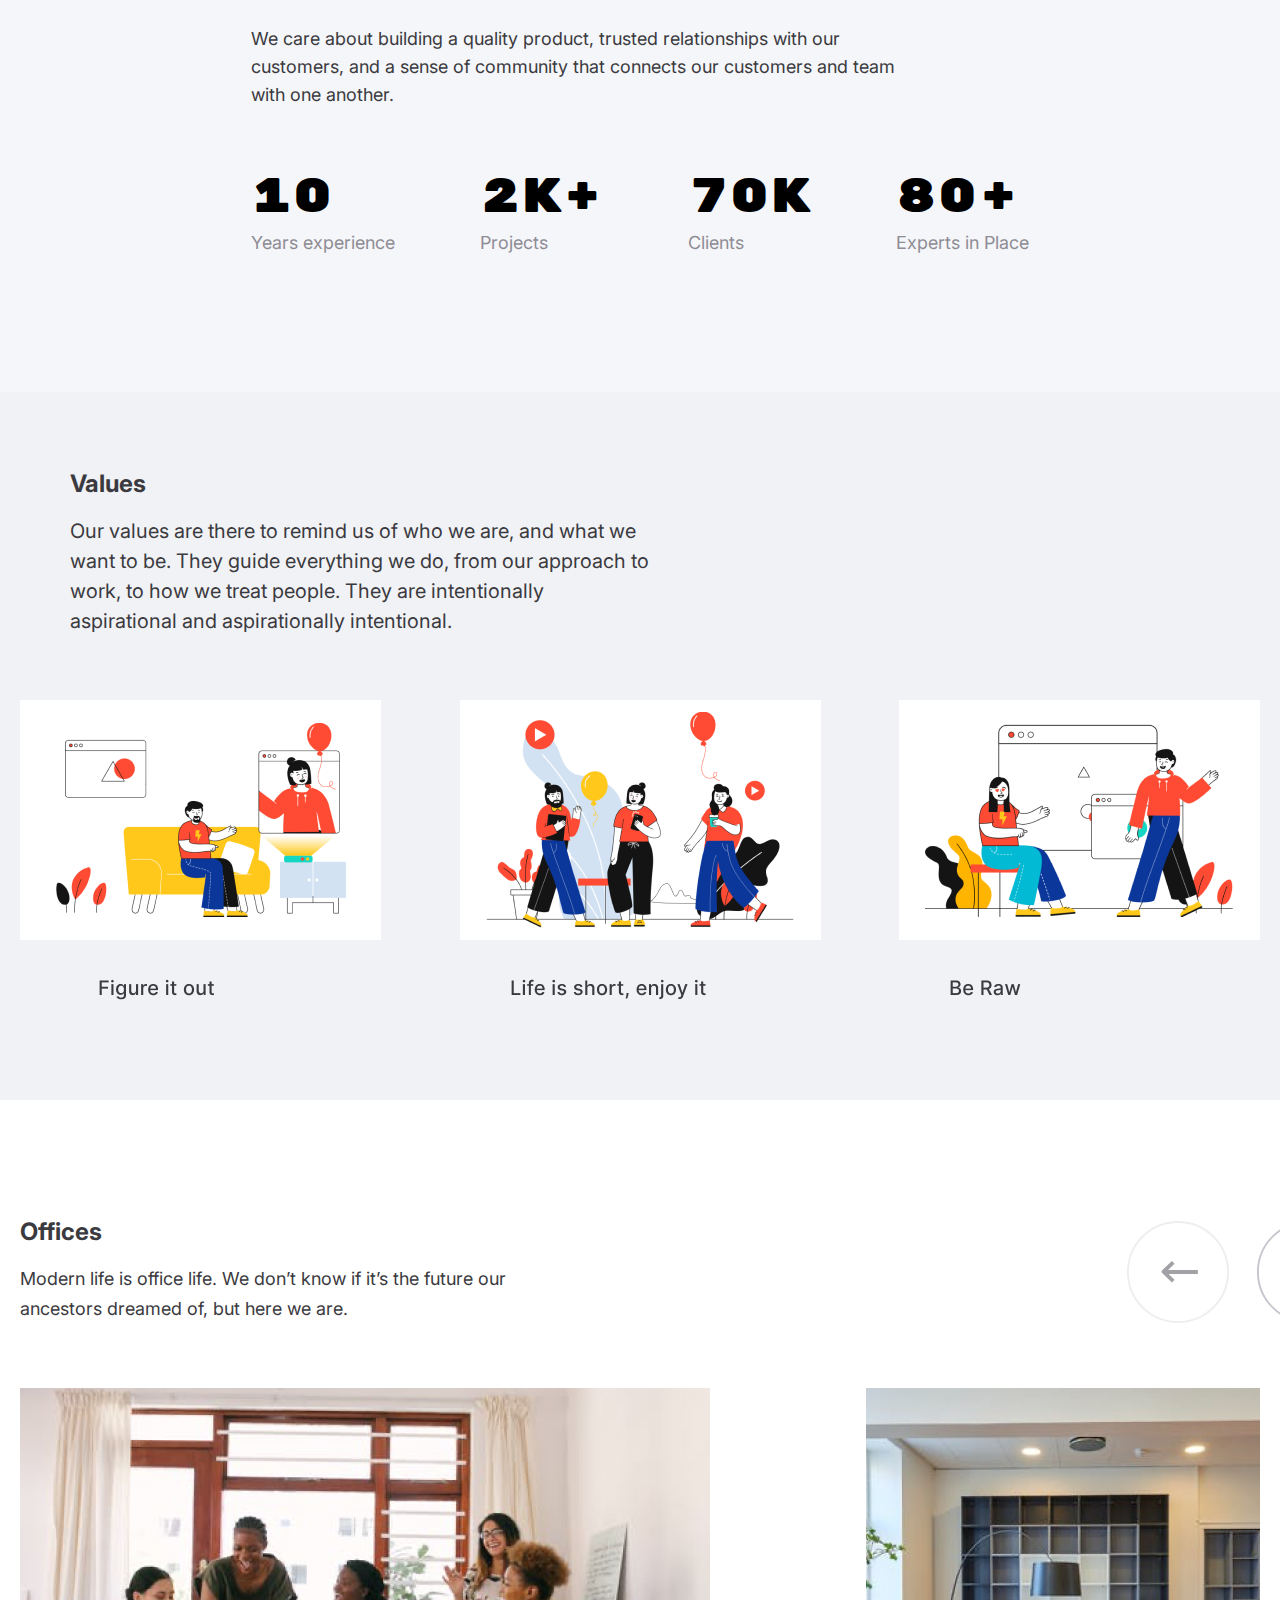
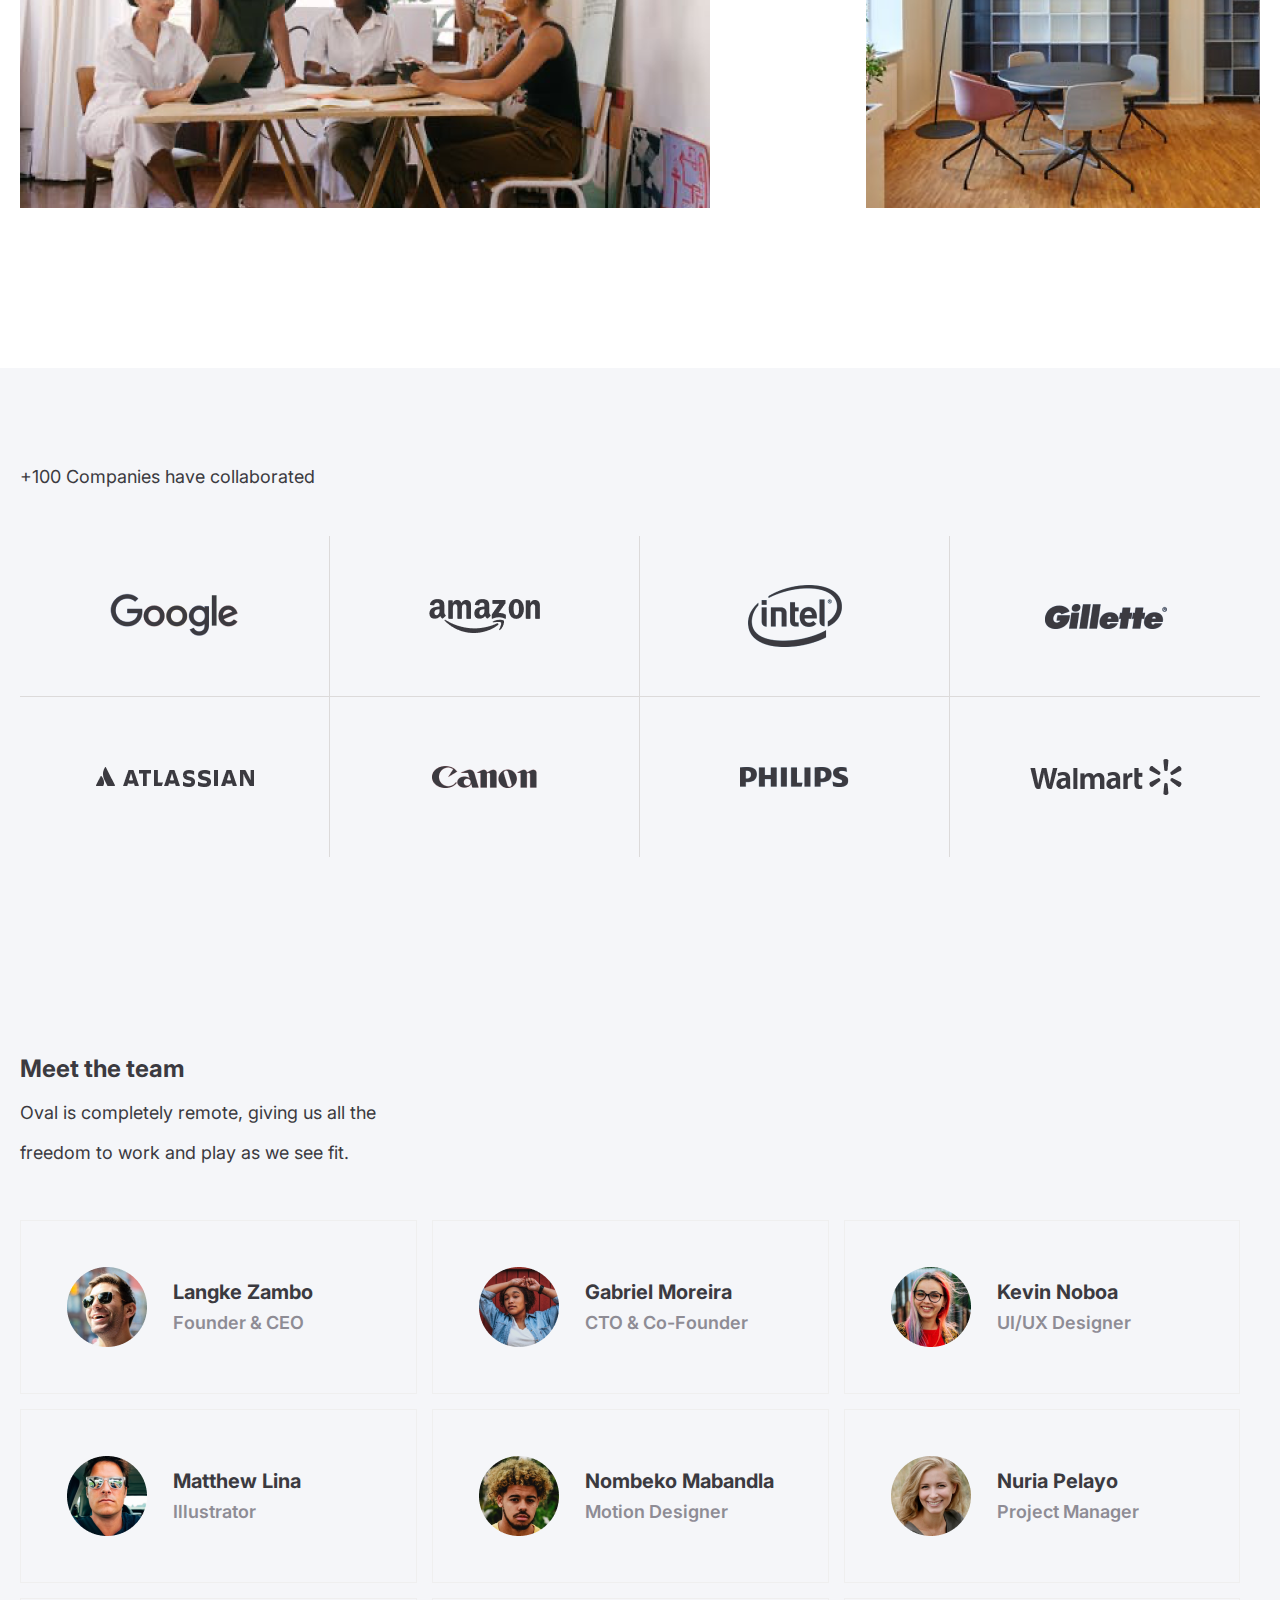
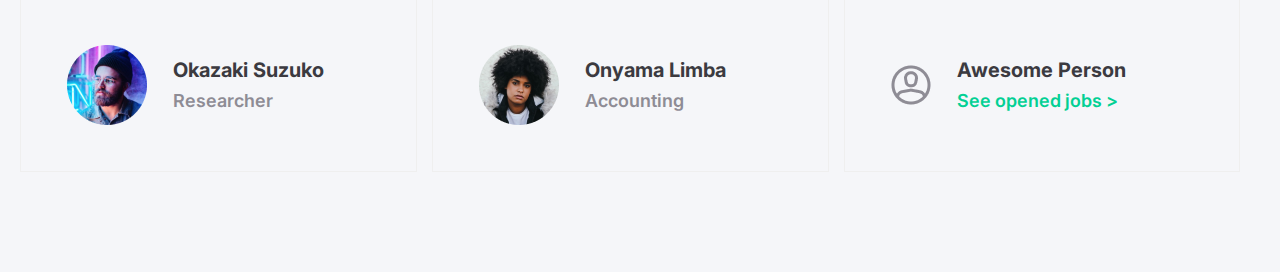
==== commit 53ea0683: "Finish 2-about-page team-section" ====
--- a/about.html
+++ b/about.html
@@ -32,6 +32,7 @@
         <link rel="stylesheet" href="./2-about-page/css/values-section.css" />
         <link rel="stylesheet" href="./2-about-page/css/offices-section.css" />
         <link rel="stylesheet" href="./2-about-page/css/clients-section.css" />
+        <link rel="stylesheet" href="./2-about-page/css/team-section.css" />
     </head>
     <body>
         <div class="main-page">
@@ -283,6 +284,146 @@
                     </div>
                 </div>
             </div>
+            <div class="team-section">
+                <div class="team-main-container main_maxWith">
+                    <div class="team-header-container">
+                        <h4>Meet the team</h4>
+                        <p>
+                            Oval is completely remote, giving us all the <br />
+                            freedom to work and play as we see fit.
+                        </p>
+                    </div>
+                    <div class="team-body-container">
+                        <div class="team-body-card">
+                            <img
+                                src="./2-about-page/assets/team-imgs/1.png"
+                                alt=""
+                            />
+                            <div class="team-body-textBox">
+                                <h5 class="team-body-textBox-name">
+                                    Langke Zambo
+                                </h5>
+                                <p class="team-body-textBox-position">
+                                    Founder & CEO
+                                </p>
+                            </div>
+                        </div>
+                        <div class="team-body-card">
+                            <img
+                                src="./2-about-page/assets/team-imgs/2.png"
+                                alt=""
+                            />
+                            <div class="team-body-textBox">
+                                <h5 class="team-body-textBox-name">
+                                    Gabriel Moreira
+                                </h5>
+                                <p class="team-body-textBox-position">
+                                    CTO & Co-Founder
+                                </p>
+                            </div>
+                        </div>
+                        <div class="team-body-card">
+                            <img
+                                src="./2-about-page/assets/team-imgs/3.png"
+                                alt=""
+                            />
+                            <div class="team-body-textBox">
+                                <h5 class="team-body-textBox-name">
+                                    Kevin Noboa
+                                </h5>
+                                <p class="team-body-textBox-position">
+                                    UI/UX Designer
+                                </p>
+                            </div>
+                        </div>
+                        <div class="team-body-card">
+                            <img
+                                src="./2-about-page/assets/team-imgs/4.png"
+                                alt=""
+                            />
+                            <div class="team-body-textBox">
+                                <h5 class="team-body-textBox-name">
+                                    Matthew Lina
+                                </h5>
+                                <p class="team-body-textBox-position">
+                                    Illustrator
+                                </p>
+                            </div>
+                        </div>
+                        <div class="team-body-card">
+                            <img
+                                src="./2-about-page/assets/team-imgs/5.png"
+                                alt=""
+                            />
+                            <div class="team-body-textBox">
+                                <h5 class="team-body-textBox-name">
+                                    Nombeko Mabandla
+                                </h5>
+                                <p class="team-body-textBox-position">
+                                    Motion Designer
+                                </p>
+                            </div>
+                        </div>
+                        <div class="team-body-card">
+                            <img
+                                src="./2-about-page/assets/team-imgs/6.png"
+                                alt=""
+                            />
+                            <div class="team-body-textBox">
+                                <h5 class="team-body-textBox-name">
+                                    Nuria Pelayo
+                                </h5>
+                                <p class="team-body-textBox-position">
+                                    Project Manager
+                                </p>
+                            </div>
+                        </div>
+                        <div class="team-body-card">
+                            <img
+                                src="./2-about-page/assets/team-imgs/7.png"
+                                alt=""
+                            />
+                            <div class="team-body-textBox">
+                                <h5 class="team-body-textBox-name">
+                                    Okazaki Suzuko
+                                </h5>
+                                <p class="team-body-textBox-position">
+                                    Researcher
+                                </p>
+                            </div>
+                        </div>
+                        <div class="team-body-card">
+                            <img
+                                src="./2-about-page/assets/team-imgs/8.png"
+                                alt=""
+                            />
+                            <div class="team-body-textBox">
+                                <h5 class="team-body-textBox-name">
+                                    Onyama Limba
+                                </h5>
+                                <p class="team-body-textBox-position">
+                                    Accounting
+                                </p>
+                            </div>
+                        </div>
+                        <div class="team-body-card">
+                            <img
+                                src="./2-about-page/assets/team-imgs/9.png"
+                                alt=""
+                            />
+                            <div class="team-body-textBox">
+                                <h5 class="team-body-textBox-name">
+                                    Awesome Person
+                                </h5>
+
+                                <a class="team-body-textBox-link" href=""
+                                    >See opened jobs ></a
+                                >
+                            </div>
+                        </div>
+                    </div>
+                </div>
+            </div>
         </div>
     </body>
 </html>
--- a/2-about-page/css/nav-section.css
+++ b/2-about-page/css/nav-section.css
@@ -7,7 +7,7 @@
 .nav-main-container {
     display: flex;
     justify-content: space-between;
-    padding: 3.8rem 0;
+    padding: 3.8rem 5rem;
     background-color: #f5f6f9;
 }
 .nav-icon-box {
--- a/2-about-page/css/hero-section.css
+++ b/2-about-page/css/hero-section.css
@@ -11,6 +11,8 @@
     align-items: center;
     gap: 10rem;
     padding-top: 7.2rem;
+    /* padding-left: 5rem;
+    padding-right: 5rem; */
 }
 .hero-text-box {
     display: flex;
--- a/2-about-page/css/team-section.css
+++ b/2-about-page/css/team-section.css
@@ -0,0 +1,64 @@
+/* *********************** */
+/* CLIENTS SECTION*/
+/* *********************** */
+.team-section {
+    background-color: #f5f6f9;
+}
+.team-main-container {
+    display: flex;
+    flex-direction: column;
+    gap: 4.7rem;
+    padding: 10rem 0;
+}
+.team-header-container h4 {
+    font-size: 2.4rem;
+    font-weight: 700;
+    margin-bottom: 1.2rem;
+}
+.team-header-container p {
+    font-size: 1.8rem;
+    font-weight: 400;
+    line-height: 4rem;
+}
+.team-body-container {
+    display: flex;
+    flex-wrap: wrap;
+    gap: 1.5rem;
+}
+.team-body-card {
+    display: flex;
+    gap: 2.6rem;
+    align-items: center;
+    padding: 4.6rem;
+    width: 32%;
+    /* background-color: white; */
+    border: 1px solid #efefef;
+}
+.team-body-card:hover {
+    background-color: #ffffff;
+    cursor: pointer;
+}
+.team-body-textBox {
+    display: flex;
+    flex-direction: column;
+    gap: 1.2rem;
+}
+.team-body-textBox-name {
+    font-size: 2rem;
+    font-weight: 700;
+}
+.team-body-textBox-position {
+    font-size: 1.8rem;
+    font-weight: 600;
+    color: #8e8c95;
+}
+.team-body-textBox-link:visited {
+    font-size: 1.8rem;
+    font-weight: 600;
+    color: #02d094;
+}
+.team-body-textBox-link:link {
+    font-size: 1.8rem;
+    font-weight: 600;
+    color: #02d094;
+}
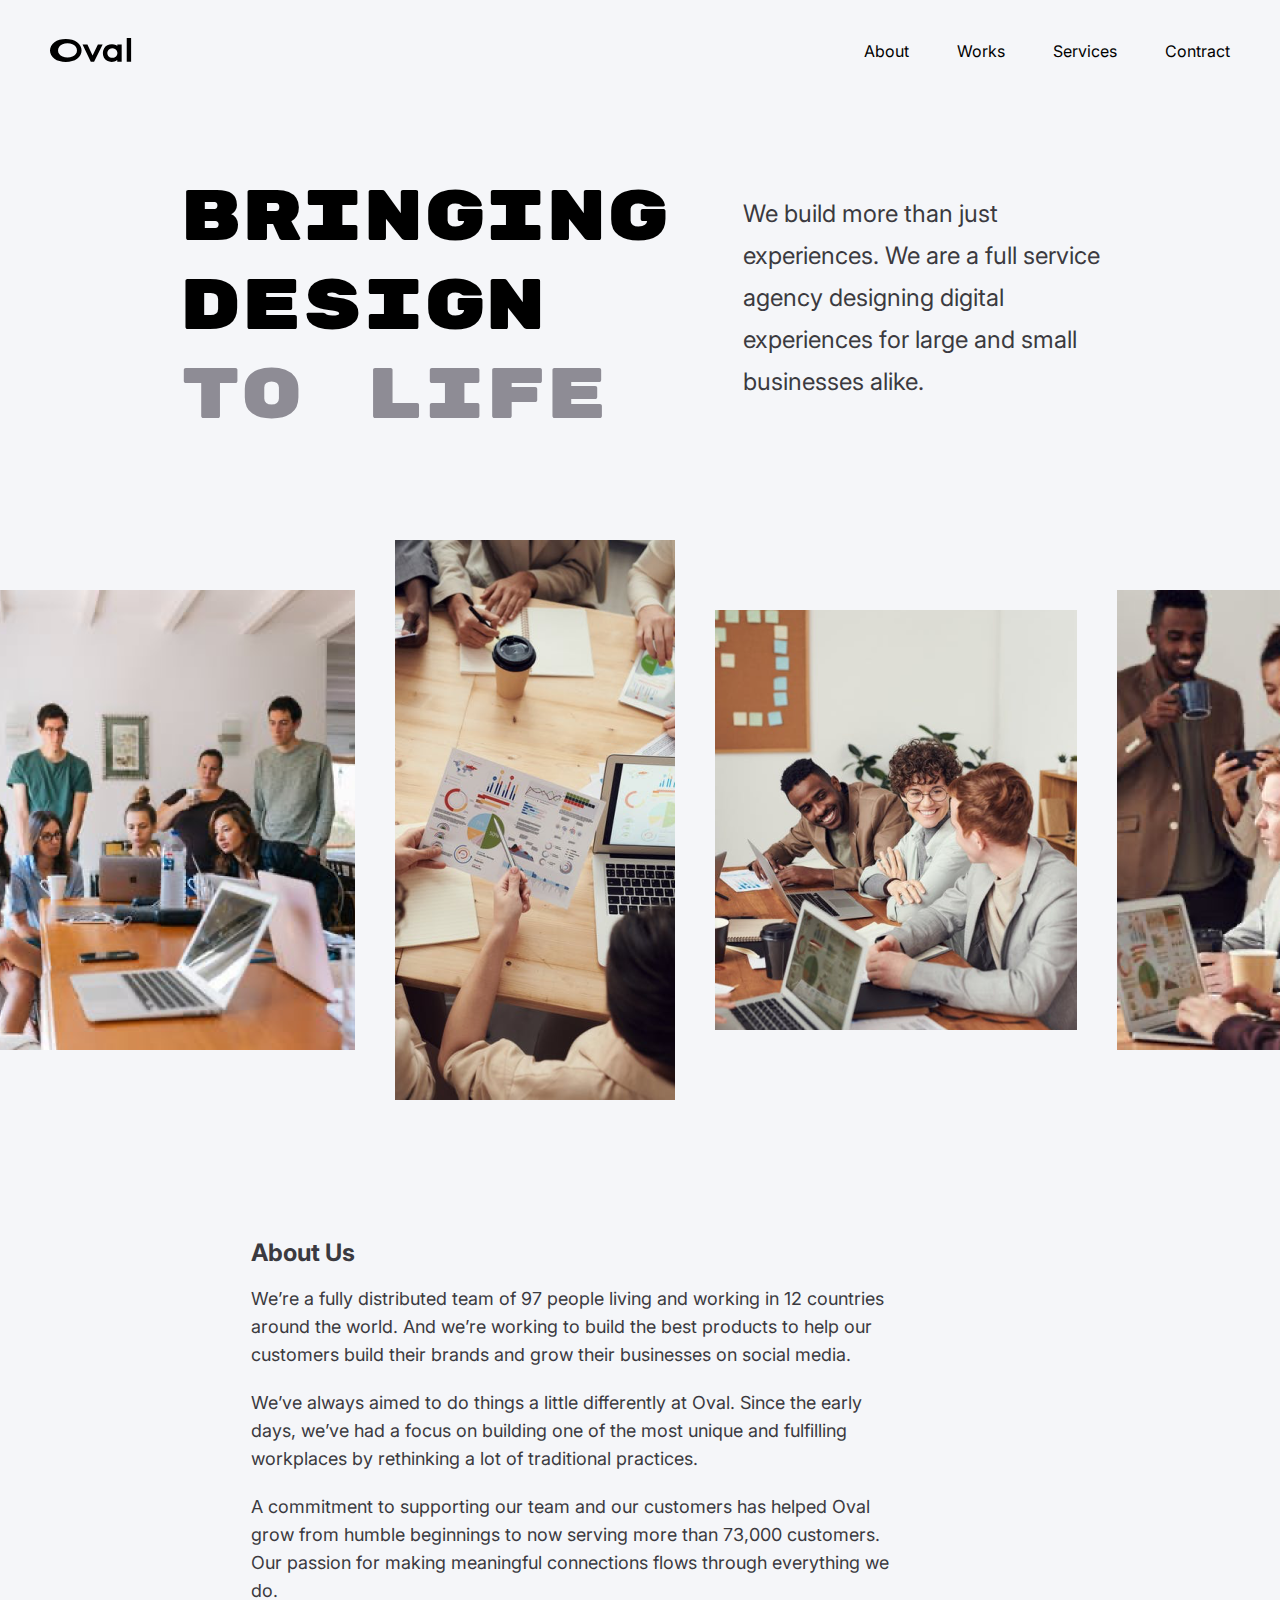
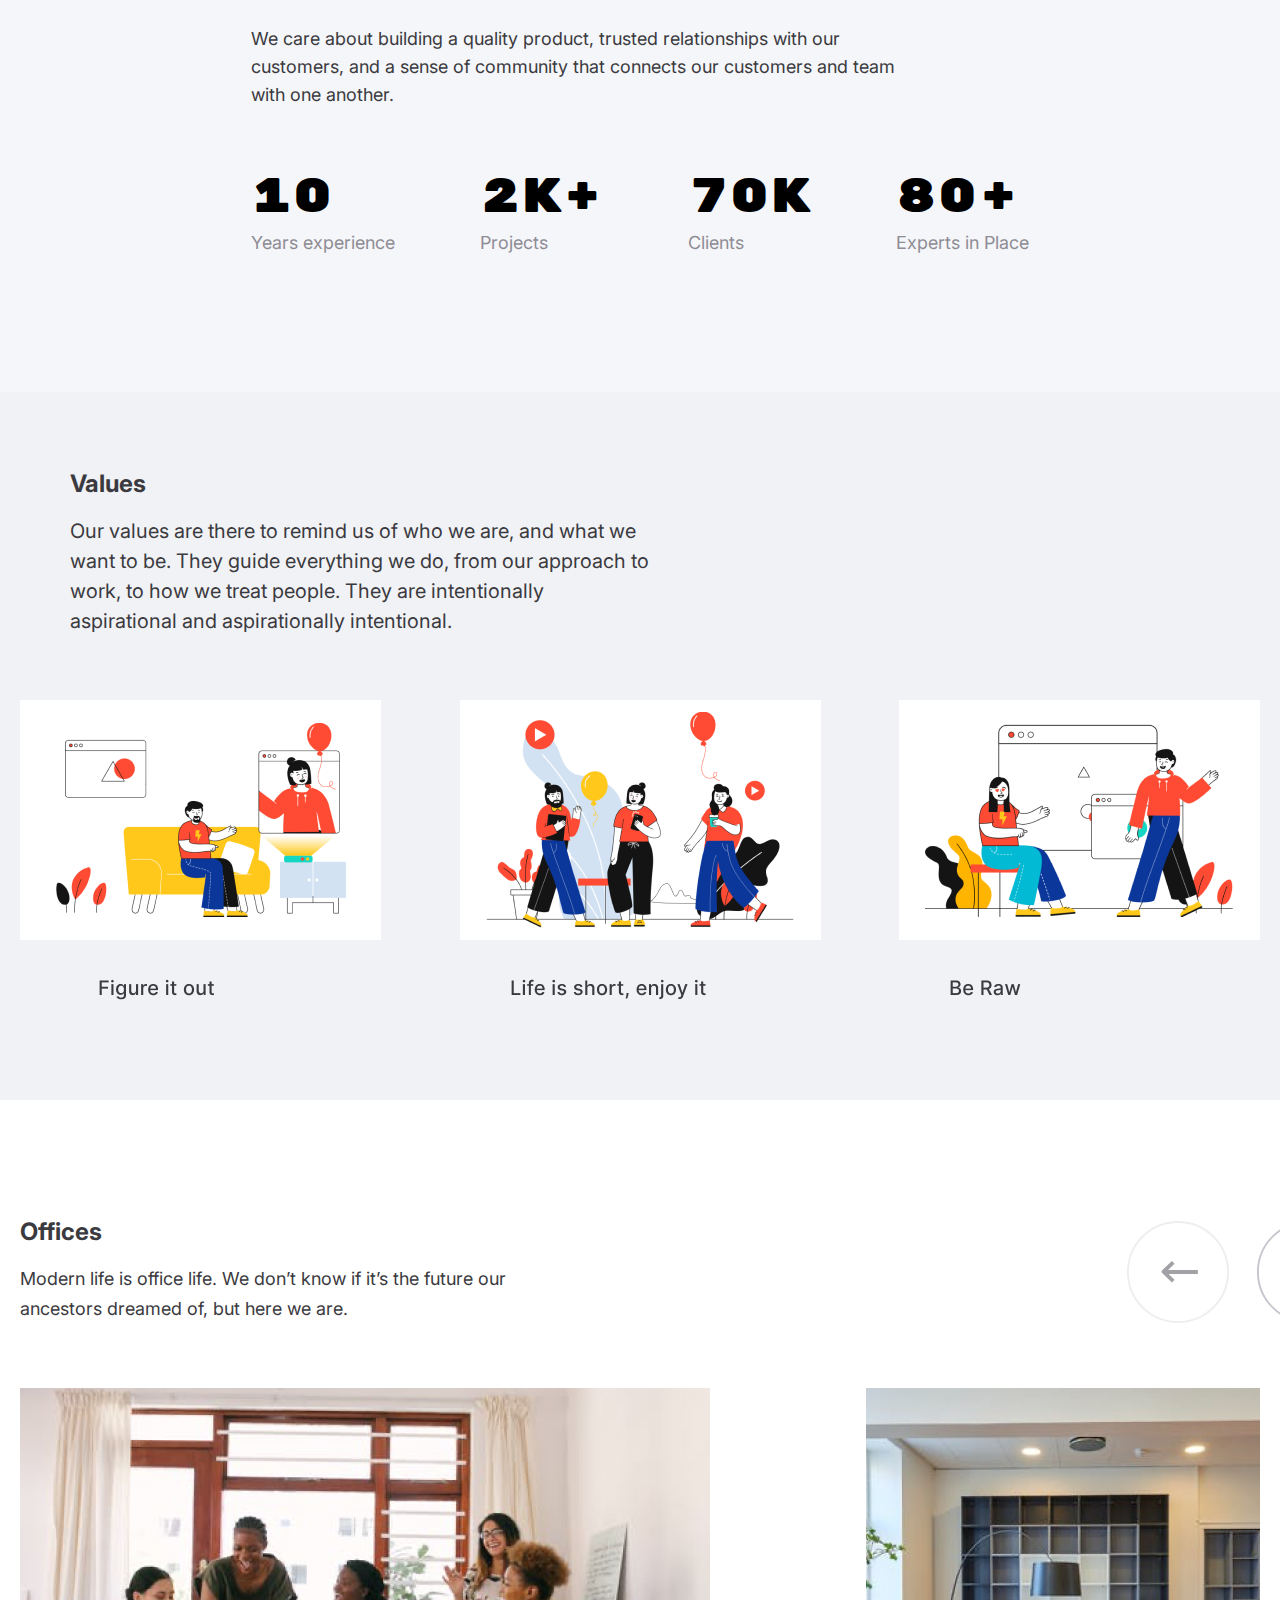
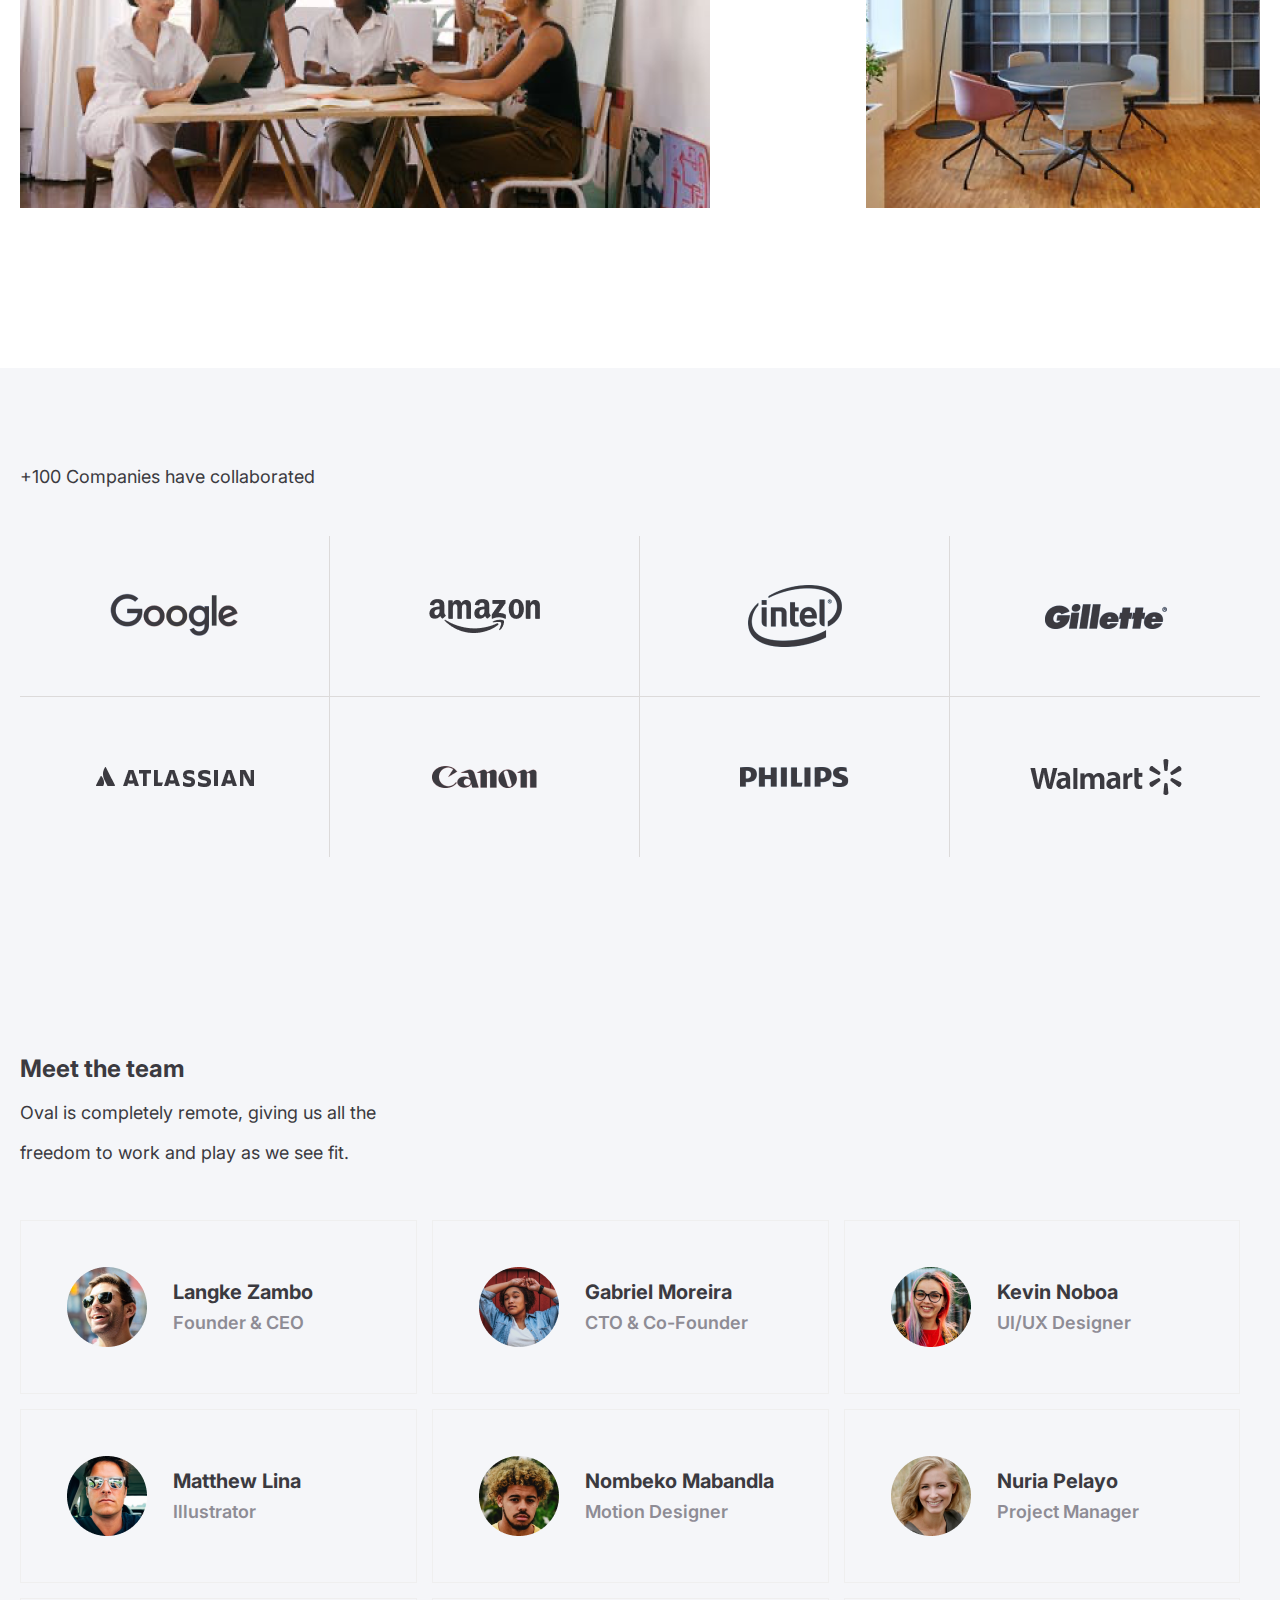
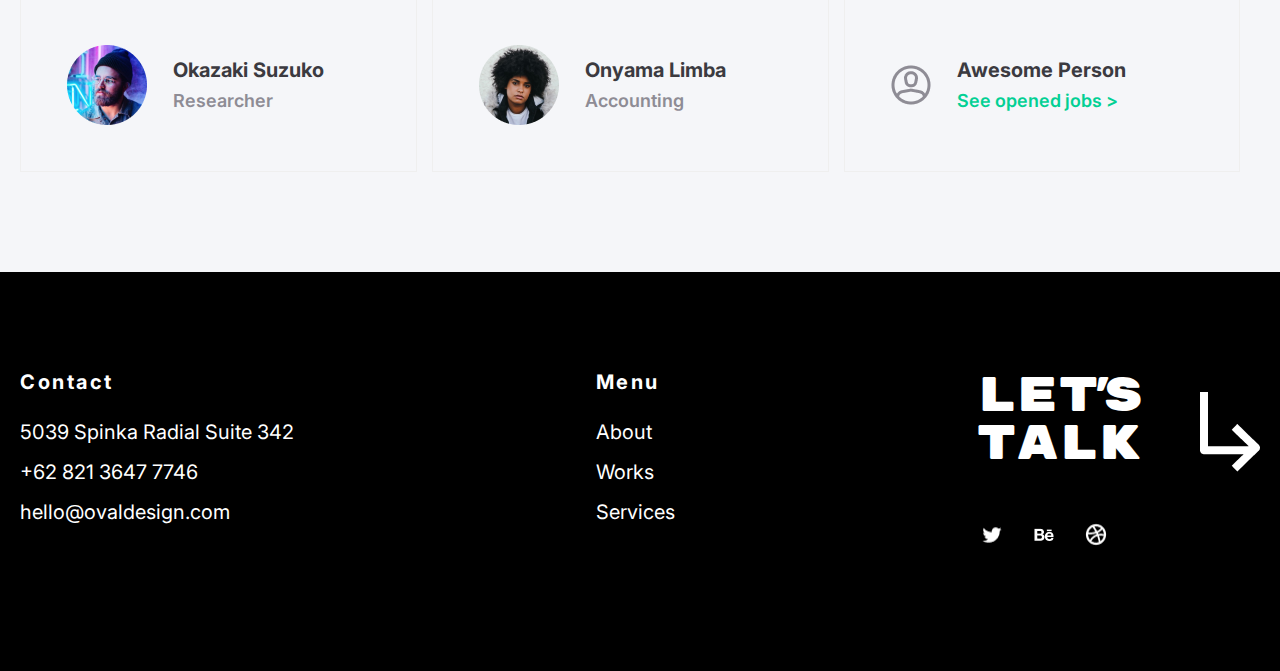
==== commit 11bc3ad0: "2-about-page footer-section" ====
--- a/about.html
+++ b/about.html
@@ -33,9 +33,10 @@
         <link rel="stylesheet" href="./2-about-page/css/offices-section.css" />
         <link rel="stylesheet" href="./2-about-page/css/clients-section.css" />
         <link rel="stylesheet" href="./2-about-page/css/team-section.css" />
+        <link rel="stylesheet" href="./2-about-page/css/footer-section.css" />
     </head>
     <body>
-        <div class="main-page">
+        <div class="about-page">
             <div class="nav-section">
                 <div class="nav-main-container nav_maxWith">
                     <div class="nav-icon-box">
@@ -424,6 +425,51 @@
                     </div>
                 </div>
             </div>
+            <div class="footer-section">
+                <div class="footer-container main_maxWith">
+                    <div class="footer-contact-box">
+                        <ul class="footer-contact-list">
+                            <li>Contact</li>
+                            <li>5039 Spinka Radial Suite 342</li>
+                            <li>+62 821 3647 7746</li>
+                            <li>hello@ovaldesign.com</li>
+                        </ul>
+                    </div>
+                    <div class="footer-menu-box">
+                        <ul class="footer-contact-list">
+                            <li>Menu</li>
+                            <li>About</li>
+                            <li>Works</li>
+                            <li>Services</li>
+                        </ul>
+                    </div>
+                    <div class="footer-talk-box">
+                        <div class="footer-talk-in">
+                            <h2>LET'S <br />TALK</h2>
+                            <div class="footer-talk-link-box">
+                                <img
+                                    src="./1-homePage/assets/first-page/service-img/x.png"
+                                    alt=""
+                                />
+                                <img
+                                    src="./1-homePage/assets/first-page/service-img/Behance.png"
+                                    alt=""
+                                />
+                                <img
+                                    src="./1-homePage/assets/first-page/service-img/Dribble.png"
+                                    alt=""
+                                />
+                            </div>
+                        </div>
+                        <div class="footer-talk-icon">
+                            <img
+                                src="./1-homePage/assets/first-page/service-img/Shape.png"
+                                alt=""
+                            />
+                        </div>
+                    </div>
+                </div>
+            </div>
         </div>
     </body>
 </html>
--- a/2-about-page/css/style.css
+++ b/2-about-page/css/style.css
@@ -25,6 +25,6 @@
     text-decoration: none;
     color: inherit; /* Inherits color from parent element */
 }
-/* .main-page {
+/* .about-page {
     background-color: #f5f6f9;
 } */
--- a/2-about-page/css/footer-section.css
+++ b/2-about-page/css/footer-section.css
@@ -0,0 +1,48 @@
+/* *********************** */
+/* FOOTER SECTION*/
+/* *********************** */
+.footer-section {
+    background-color: #000000;
+    color: #ffffff;
+}
+.footer-container {
+    display: flex;
+    justify-content: space-between;
+    padding: 10rem 0 12rem;
+}
+.footer-contact-list {
+    display: flex;
+    flex-direction: column;
+    gap: 2rem;
+}
+.footer-contact-list :first-child {
+    font-size: 2rem;
+    font-weight: 700;
+    letter-spacing: 2.5px;
+    margin-bottom: 1rem;
+}
+.footer-contact-list {
+    font-size: 2rem;
+    font-weight: 400;
+}
+.footer-talk-box {
+    display: flex;
+    gap: 6rem;
+}
+.footer-talk-in {
+    display: flex;
+    flex-direction: column;
+    gap: 5rem;
+}
+.footer-talk-in h2 {
+    font-size: 4.8rem;
+    font-weight: 400;
+    font-family: "Rubik Mono One";
+}
+.footer-talk-icon img {
+    margin-top: 2rem;
+}
+.footer-talk-link-box {
+    display: flex;
+    gap: 2rem;
+}
